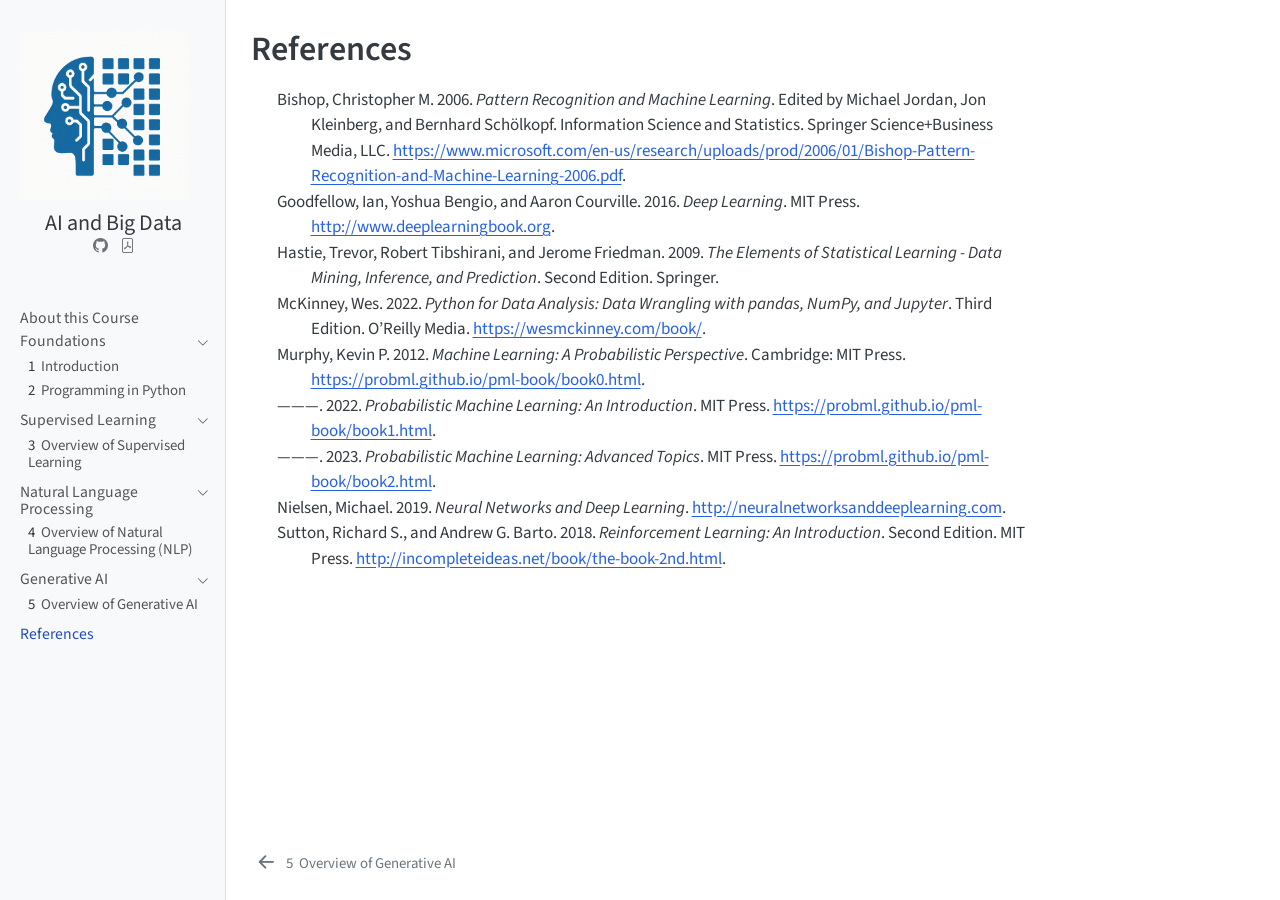
==== references.html @ 322a432e "Update from https://github.com/jmarbet/ai-big-data-course-bde-cemfi/commit/1519b4a1879fab7ce40babcf0" ====
<!DOCTYPE html>
<html xmlns="http://www.w3.org/1999/xhtml" lang="en" xml:lang="en"><head>

<meta charset="utf-8">
<meta name="generator" content="quarto-1.8.26">

<meta name="viewport" content="width=device-width, initial-scale=1.0, user-scalable=yes">


<title>References – Artificial Intelligence and Big Data</title>
<style>
code{white-space: pre-wrap;}
span.smallcaps{font-variant: small-caps;}
div.columns{display: flex; gap: min(4vw, 1.5em);}
div.column{flex: auto; overflow-x: auto;}
div.hanging-indent{margin-left: 1.5em; text-indent: -1.5em;}
ul.task-list{list-style: none;}
ul.task-list li input[type="checkbox"] {
  width: 0.8em;
  margin: 0 0.8em 0.2em -1em; /* quarto-specific, see https://github.com/quarto-dev/quarto-cli/issues/4556 */ 
  vertical-align: middle;
}
/* CSS for citations */
div.csl-bib-body { }
div.csl-entry {
  clear: both;
}
.hanging-indent div.csl-entry {
  margin-left:2em;
  text-indent:-2em;
}
div.csl-left-margin {
  min-width:2em;
  float:left;
}
div.csl-right-inline {
  margin-left:2em;
  padding-left:1em;
}
div.csl-indent {
  margin-left: 2em;
}</style>


<script src="site_libs/quarto-nav/quarto-nav.js"></script>
<script src="site_libs/quarto-nav/headroom.min.js"></script>
<script src="site_libs/clipboard/clipboard.min.js"></script>
<script src="site_libs/quarto-search/autocomplete.umd.js"></script>
<script src="site_libs/quarto-search/fuse.min.js"></script>
<script src="site_libs/quarto-search/quarto-search.js"></script>
<meta name="quarto:offset" content="./">
<link href="./generative_ai/intro_generative_ai.html" rel="prev">
<script src="site_libs/quarto-html/quarto.js" type="module"></script>
<script src="site_libs/quarto-html/tabsets/tabsets.js" type="module"></script>
<script src="site_libs/quarto-html/axe/axe-check.js" type="module"></script>
<script src="site_libs/quarto-html/popper.min.js"></script>
<script src="site_libs/quarto-html/tippy.umd.min.js"></script>
<script src="site_libs/quarto-html/anchor.min.js"></script>
<link href="site_libs/quarto-html/tippy.css" rel="stylesheet">
<link href="site_libs/quarto-html/quarto-syntax-highlighting-587c61ba64f3a5504c4d52d930310e48.css" rel="stylesheet" id="quarto-text-highlighting-styles">
<script src="site_libs/bootstrap/bootstrap.min.js"></script>
<link href="site_libs/bootstrap/bootstrap-icons.css" rel="stylesheet">
<link href="site_libs/bootstrap/bootstrap-7d43ba556589fbe3b2399325d62aa12f.min.css" rel="stylesheet" append-hash="true" id="quarto-bootstrap" data-mode="light">
<script id="quarto-search-options" type="application/json">{
  "location": "sidebar",
  "copy-button": false,
  "collapse-after": 3,
  "panel-placement": "start",
  "type": "textbox",
  "limit": 50,
  "keyboard-shortcut": [
    "f",
    "/",
    "s"
  ],
  "show-item-context": false,
  "language": {
    "search-no-results-text": "No results",
    "search-matching-documents-text": "matching documents",
    "search-copy-link-title": "Copy link to search",
    "search-hide-matches-text": "Hide additional matches",
    "search-more-match-text": "more match in this document",
    "search-more-matches-text": "more matches in this document",
    "search-clear-button-title": "Clear",
    "search-text-placeholder": "",
    "search-detached-cancel-button-title": "Cancel",
    "search-submit-button-title": "Submit",
    "search-label": "Search"
  }
}</script>


</head>

<body class="nav-sidebar docked quarto-light">

<div id="quarto-search-results"></div>
  <header id="quarto-header" class="headroom fixed-top">
  <nav class="quarto-secondary-nav">
    <div class="container-fluid d-flex">
      <button type="button" class="quarto-btn-toggle btn" data-bs-toggle="collapse" role="button" data-bs-target=".quarto-sidebar-collapse-item" aria-controls="quarto-sidebar" aria-expanded="false" aria-label="Toggle sidebar navigation" onclick="if (window.quartoToggleHeadroom) { window.quartoToggleHeadroom(); }">
        <i class="bi bi-layout-text-sidebar-reverse"></i>
      </button>
        <nav class="quarto-page-breadcrumbs" aria-label="breadcrumb"><ol class="breadcrumb"><li class="breadcrumb-item"><a href="./references.html">References</a></li></ol></nav>
        <a class="flex-grow-1" role="navigation" data-bs-toggle="collapse" data-bs-target=".quarto-sidebar-collapse-item" aria-controls="quarto-sidebar" aria-expanded="false" aria-label="Toggle sidebar navigation" onclick="if (window.quartoToggleHeadroom) { window.quartoToggleHeadroom(); }">      
        </a>
      <button type="button" class="btn quarto-search-button" aria-label="Search" onclick="window.quartoOpenSearch();">
        <i class="bi bi-search"></i>
      </button>
    </div>
  </nav>
</header>
<!-- content -->
<div id="quarto-content" class="quarto-container page-columns page-rows-contents page-layout-article">
<!-- sidebar -->
  <nav id="quarto-sidebar" class="sidebar collapse collapse-horizontal quarto-sidebar-collapse-item sidebar-navigation docked overflow-auto">
    <div class="pt-lg-2 mt-2 text-left sidebar-header sidebar-header-stacked">
      <a href="./index.html" class="sidebar-logo-link">
      <img src="./logo.png" alt="" class="sidebar-logo light-content py-0 d-lg-inline d-none">
      <img src="./logo.png" alt="" class="sidebar-logo dark-content py-0 d-lg-inline d-none">
      </a>
    <div class="sidebar-title mb-0 py-0">
      <a href="./">AI and Big Data</a> 
        <div class="sidebar-tools-main">
    <a href="https://github.com" title="" class="quarto-navigation-tool px-1" aria-label=""><i class="bi bi-github"></i></a>
    <a href="./Artificial-Intelligence-and-Big-Data.pdf" title="Download PDF" class="quarto-navigation-tool px-1" aria-label="Download PDF"><i class="bi bi-file-pdf"></i></a>
</div>
    </div>
      </div>
        <div class="mt-2 flex-shrink-0 align-items-center">
        <div class="sidebar-search">
        <div id="quarto-search" class="" title="Search"></div>
        </div>
        </div>
    <div class="sidebar-menu-container"> 
    <ul class="list-unstyled mt-1">
        <li class="sidebar-item">
  <div class="sidebar-item-container"> 
  <a href="./index.html" class="sidebar-item-text sidebar-link">
 <span class="menu-text">About this Course</span></a>
  </div>
</li>
        <li class="sidebar-item sidebar-item-section">
      <div class="sidebar-item-container"> 
            <a class="sidebar-item-text sidebar-link text-start" data-bs-toggle="collapse" data-bs-target="#quarto-sidebar-section-1" role="navigation" aria-expanded="true">
 <span class="menu-text">Foundations</span></a>
          <a class="sidebar-item-toggle text-start" data-bs-toggle="collapse" data-bs-target="#quarto-sidebar-section-1" role="navigation" aria-expanded="true" aria-label="Toggle section">
            <i class="bi bi-chevron-right ms-2"></i>
          </a> 
      </div>
      <ul id="quarto-sidebar-section-1" class="collapse list-unstyled sidebar-section depth1 show">  
          <li class="sidebar-item">
  <div class="sidebar-item-container"> 
  <a href="./foundations/intro_ai.html" class="sidebar-item-text sidebar-link">
 <span class="menu-text"><span class="chapter-number">1</span>&nbsp; <span class="chapter-title">Introduction</span></span></a>
  </div>
</li>
          <li class="sidebar-item">
  <div class="sidebar-item-container"> 
  <a href="./foundations/intro_python.html" class="sidebar-item-text sidebar-link">
 <span class="menu-text"><span class="chapter-number">2</span>&nbsp; <span class="chapter-title">Programming in Python</span></span></a>
  </div>
</li>
      </ul>
  </li>
        <li class="sidebar-item sidebar-item-section">
      <div class="sidebar-item-container"> 
            <a class="sidebar-item-text sidebar-link text-start" data-bs-toggle="collapse" data-bs-target="#quarto-sidebar-section-2" role="navigation" aria-expanded="true">
 <span class="menu-text">Supervised Learning</span></a>
          <a class="sidebar-item-toggle text-start" data-bs-toggle="collapse" data-bs-target="#quarto-sidebar-section-2" role="navigation" aria-expanded="true" aria-label="Toggle section">
            <i class="bi bi-chevron-right ms-2"></i>
          </a> 
      </div>
      <ul id="quarto-sidebar-section-2" class="collapse list-unstyled sidebar-section depth1 show">  
          <li class="sidebar-item">
  <div class="sidebar-item-container"> 
  <a href="./supervised_learning/intro_supervised_learning.html" class="sidebar-item-text sidebar-link">
 <span class="menu-text"><span class="chapter-number">3</span>&nbsp; <span class="chapter-title">Overview of Supervised Learning</span></span></a>
  </div>
</li>
      </ul>
  </li>
        <li class="sidebar-item sidebar-item-section">
      <div class="sidebar-item-container"> 
            <a class="sidebar-item-text sidebar-link text-start" data-bs-toggle="collapse" data-bs-target="#quarto-sidebar-section-3" role="navigation" aria-expanded="true">
 <span class="menu-text">Natural Language Processing</span></a>
          <a class="sidebar-item-toggle text-start" data-bs-toggle="collapse" data-bs-target="#quarto-sidebar-section-3" role="navigation" aria-expanded="true" aria-label="Toggle section">
            <i class="bi bi-chevron-right ms-2"></i>
          </a> 
      </div>
      <ul id="quarto-sidebar-section-3" class="collapse list-unstyled sidebar-section depth1 show">  
          <li class="sidebar-item">
  <div class="sidebar-item-container"> 
  <a href="./nlp/intro_nlp.html" class="sidebar-item-text sidebar-link">
 <span class="menu-text"><span class="chapter-number">4</span>&nbsp; <span class="chapter-title">Overview of Natural Language Processing (NLP)</span></span></a>
  </div>
</li>
      </ul>
  </li>
        <li class="sidebar-item sidebar-item-section">
      <div class="sidebar-item-container"> 
            <a class="sidebar-item-text sidebar-link text-start" data-bs-toggle="collapse" data-bs-target="#quarto-sidebar-section-4" role="navigation" aria-expanded="true">
 <span class="menu-text">Generative AI</span></a>
          <a class="sidebar-item-toggle text-start" data-bs-toggle="collapse" data-bs-target="#quarto-sidebar-section-4" role="navigation" aria-expanded="true" aria-label="Toggle section">
            <i class="bi bi-chevron-right ms-2"></i>
          </a> 
      </div>
      <ul id="quarto-sidebar-section-4" class="collapse list-unstyled sidebar-section depth1 show">  
          <li class="sidebar-item">
  <div class="sidebar-item-container"> 
  <a href="./generative_ai/intro_generative_ai.html" class="sidebar-item-text sidebar-link">
 <span class="menu-text"><span class="chapter-number">5</span>&nbsp; <span class="chapter-title">Overview of Generative AI</span></span></a>
  </div>
</li>
      </ul>
  </li>
        <li class="sidebar-item">
  <div class="sidebar-item-container"> 
  <a href="./references.html" class="sidebar-item-text sidebar-link active">
 <span class="menu-text">References</span></a>
  </div>
</li>
    </ul>
    </div>
</nav>
<div id="quarto-sidebar-glass" class="quarto-sidebar-collapse-item" data-bs-toggle="collapse" data-bs-target=".quarto-sidebar-collapse-item"></div>
<!-- margin-sidebar -->
    <div id="quarto-margin-sidebar" class="sidebar margin-sidebar zindex-bottom">
        
    </div>
<!-- main -->
<main class="content" id="quarto-document-content">

<header id="title-block-header" class="quarto-title-block default">
<div class="quarto-title">
<h1 class="title">References</h1>
</div>



<div class="quarto-title-meta">

    
  
    
  </div>
  


</header>


<div id="refs" class="references csl-bib-body hanging-indent" data-entry-spacing="0" role="list">
<div id="ref-Bishop2006" class="csl-entry" role="listitem">
Bishop, Christopher M. 2006. <em><span class="nocase">Pattern
Recognition and Machine Learning</span></em>. Edited by Michael Jordan,
Jon Kleinberg, and Bernhard Schölkopf. Information Science and
Statistics. Springer Science+Business Media, LLC. <a href="https://www.microsoft.com/en-us/research/uploads/prod/2006/01/Bishop-Pattern-Recognition-and-Machine-Learning-2006.pdf">https://www.microsoft.com/en-us/research/uploads/prod/2006/01/Bishop-Pattern-Recognition-and-Machine-Learning-2006.pdf</a>.
</div>
<div id="ref-Goodfellow2016" class="csl-entry" role="listitem">
Goodfellow, Ian, Yoshua Bengio, and Aaron Courville. 2016.
<em><span>Deep Learning</span></em>. MIT Press. <a href="http://www.deeplearningbook.org">http://www.deeplearningbook.org</a>.
</div>
<div id="ref-Hastie2009" class="csl-entry" role="listitem">
Hastie, Trevor, Robert Tibshirani, and Jerome Friedman. 2009. <em><span class="nocase">The Elements of Statistical Learning - Data Mining,
Inference, and Prediction</span></em>. Second Edition. Springer.
</div>
<div id="ref-McKinney2022" class="csl-entry" role="listitem">
McKinney, Wes. 2022. <em><span class="nocase">Python for Data Analysis:
Data Wrangling with pandas, NumPy, and Jupyter</span></em>. Third
Edition. O’Reilly Media. <a href="https://wesmckinney.com/book/">https://wesmckinney.com/book/</a>.
</div>
<div id="ref-Murphy2012" class="csl-entry" role="listitem">
Murphy, Kevin P. 2012. <em><span>Machine Learning: A Probabilistic
Perspective</span></em>. Cambridge: MIT Press. <a href="https://probml.github.io/pml-book/book0.html">https://probml.github.io/pml-book/book0.html</a>.
</div>
<div id="ref-Murphy2022" class="csl-entry" role="listitem">
———. 2022. <em><span>Probabilistic Machine Learning: An
Introduction</span></em>. MIT Press. <a href="https://probml.github.io/pml-book/book1.html">https://probml.github.io/pml-book/book1.html</a>.
</div>
<div id="ref-Murphy2023" class="csl-entry" role="listitem">
———. 2023. <em><span>Probabilistic Machine Learning: Advanced
Topics</span></em>. MIT Press. <a href="https://probml.github.io/pml-book/book2.html">https://probml.github.io/pml-book/book2.html</a>.
</div>
<div id="ref-Nielsen2019" class="csl-entry" role="listitem">
Nielsen, Michael. 2019. <em><span class="nocase">Neural Networks and
Deep Learning</span></em>. <a href="http://neuralnetworksanddeeplearning.com">http://neuralnetworksanddeeplearning.com</a>.
</div>
<div id="ref-Sutton2018" class="csl-entry" role="listitem">
Sutton, Richard S., and Andrew G. Barto. 2018. <em><span>Reinforcement
Learning: An Introduction</span></em>. Second Edition. MIT Press. <a href="http://incompleteideas.net/book/the-book-2nd.html">http://incompleteideas.net/book/the-book-2nd.html</a>.
</div>
</div>



</main> <!-- /main -->
<script id="quarto-html-after-body" type="application/javascript">
  window.document.addEventListener("DOMContentLoaded", function (event) {
    const icon = "";
    const anchorJS = new window.AnchorJS();
    anchorJS.options = {
      placement: 'right',
      icon: icon
    };
    anchorJS.add('.anchored');
    const isCodeAnnotation = (el) => {
      for (const clz of el.classList) {
        if (clz.startsWith('code-annotation-')) {                     
          return true;
        }
      }
      return false;
    }
    const onCopySuccess = function(e) {
      // button target
      const button = e.trigger;
      // don't keep focus
      button.blur();
      // flash "checked"
      button.classList.add('code-copy-button-checked');
      var currentTitle = button.getAttribute("title");
      button.setAttribute("title", "Copied!");
      let tooltip;
      if (window.bootstrap) {
        button.setAttribute("data-bs-toggle", "tooltip");
        button.setAttribute("data-bs-placement", "left");
        button.setAttribute("data-bs-title", "Copied!");
        tooltip = new bootstrap.Tooltip(button, 
          { trigger: "manual", 
            customClass: "code-copy-button-tooltip",
            offset: [0, -8]});
        tooltip.show();    
      }
      setTimeout(function() {
        if (tooltip) {
          tooltip.hide();
          button.removeAttribute("data-bs-title");
          button.removeAttribute("data-bs-toggle");
          button.removeAttribute("data-bs-placement");
        }
        button.setAttribute("title", currentTitle);
        button.classList.remove('code-copy-button-checked');
      }, 1000);
      // clear code selection
      e.clearSelection();
    }
    const getTextToCopy = function(trigger) {
      const outerScaffold = trigger.parentElement.cloneNode(true);
      const codeEl = outerScaffold.querySelector('code');
      for (const childEl of codeEl.children) {
        if (isCodeAnnotation(childEl)) {
          childEl.remove();
        }
      }
      return codeEl.innerText;
    }
    const clipboard = new window.ClipboardJS('.code-copy-button:not([data-in-quarto-modal])', {
      text: getTextToCopy
    });
    clipboard.on('success', onCopySuccess);
    if (window.document.getElementById('quarto-embedded-source-code-modal')) {
      const clipboardModal = new window.ClipboardJS('.code-copy-button[data-in-quarto-modal]', {
        text: getTextToCopy,
        container: window.document.getElementById('quarto-embedded-source-code-modal')
      });
      clipboardModal.on('success', onCopySuccess);
    }
      var localhostRegex = new RegExp(/^(?:http|https):\/\/localhost\:?[0-9]*\//);
      var mailtoRegex = new RegExp(/^mailto:/);
        var filterRegex = new RegExp('/' + window.location.host + '/');
      var isInternal = (href) => {
          return filterRegex.test(href) || localhostRegex.test(href) || mailtoRegex.test(href);
      }
      // Inspect non-navigation links and adorn them if external
     var links = window.document.querySelectorAll('a[href]:not(.nav-link):not(.navbar-brand):not(.toc-action):not(.sidebar-link):not(.sidebar-item-toggle):not(.pagination-link):not(.no-external):not([aria-hidden]):not(.dropdown-item):not(.quarto-navigation-tool):not(.about-link)');
      for (var i=0; i<links.length; i++) {
        const link = links[i];
        if (!isInternal(link.href)) {
          // undo the damage that might have been done by quarto-nav.js in the case of
          // links that we want to consider external
          if (link.dataset.originalHref !== undefined) {
            link.href = link.dataset.originalHref;
          }
        }
      }
    function tippyHover(el, contentFn, onTriggerFn, onUntriggerFn) {
      const config = {
        allowHTML: true,
        maxWidth: 500,
        delay: 100,
        arrow: false,
        appendTo: function(el) {
            return el.parentElement;
        },
        interactive: true,
        interactiveBorder: 10,
        theme: 'quarto',
        placement: 'bottom-start',
      };
      if (contentFn) {
        config.content = contentFn;
      }
      if (onTriggerFn) {
        config.onTrigger = onTriggerFn;
      }
      if (onUntriggerFn) {
        config.onUntrigger = onUntriggerFn;
      }
      window.tippy(el, config); 
    }
    const noterefs = window.document.querySelectorAll('a[role="doc-noteref"]');
    for (var i=0; i<noterefs.length; i++) {
      const ref = noterefs[i];
      tippyHover(ref, function() {
        // use id or data attribute instead here
        let href = ref.getAttribute('data-footnote-href') || ref.getAttribute('href');
        try { href = new URL(href).hash; } catch {}
        const id = href.replace(/^#\/?/, "");
        const note = window.document.getElementById(id);
        if (note) {
          return note.innerHTML;
        } else {
          return "";
        }
      });
    }
    const xrefs = window.document.querySelectorAll('a.quarto-xref');
    const processXRef = (id, note) => {
      // Strip column container classes
      const stripColumnClz = (el) => {
        el.classList.remove("page-full", "page-columns");
        if (el.children) {
          for (const child of el.children) {
            stripColumnClz(child);
          }
        }
      }
      stripColumnClz(note)
      if (id === null || id.startsWith('sec-')) {
        // Special case sections, only their first couple elements
        const container = document.createElement("div");
        if (note.children && note.children.length > 2) {
          container.appendChild(note.children[0].cloneNode(true));
          for (let i = 1; i < note.children.length; i++) {
            const child = note.children[i];
            if (child.tagName === "P" && child.innerText === "") {
              continue;
            } else {
              container.appendChild(child.cloneNode(true));
              break;
            }
          }
          if (window.Quarto?.typesetMath) {
            window.Quarto.typesetMath(container);
          }
          return container.innerHTML
        } else {
          if (window.Quarto?.typesetMath) {
            window.Quarto.typesetMath(note);
          }
          return note.innerHTML;
        }
      } else {
        // Remove any anchor links if they are present
        const anchorLink = note.querySelector('a.anchorjs-link');
        if (anchorLink) {
          anchorLink.remove();
        }
        if (window.Quarto?.typesetMath) {
          window.Quarto.typesetMath(note);
        }
        if (note.classList.contains("callout")) {
          return note.outerHTML;
        } else {
          return note.innerHTML;
        }
      }
    }
    for (var i=0; i<xrefs.length; i++) {
      const xref = xrefs[i];
      tippyHover(xref, undefined, function(instance) {
        instance.disable();
        let url = xref.getAttribute('href');
        let hash = undefined; 
        if (url.startsWith('#')) {
          hash = url;
        } else {
          try { hash = new URL(url).hash; } catch {}
        }
        if (hash) {
          const id = hash.replace(/^#\/?/, "");
          const note = window.document.getElementById(id);
          if (note !== null) {
            try {
              const html = processXRef(id, note.cloneNode(true));
              instance.setContent(html);
            } finally {
              instance.enable();
              instance.show();
            }
          } else {
            // See if we can fetch this
            fetch(url.split('#')[0])
            .then(res => res.text())
            .then(html => {
              const parser = new DOMParser();
              const htmlDoc = parser.parseFromString(html, "text/html");
              const note = htmlDoc.getElementById(id);
              if (note !== null) {
                const html = processXRef(id, note);
                instance.setContent(html);
              } 
            }).finally(() => {
              instance.enable();
              instance.show();
            });
          }
        } else {
          // See if we can fetch a full url (with no hash to target)
          // This is a special case and we should probably do some content thinning / targeting
          fetch(url)
          .then(res => res.text())
          .then(html => {
            const parser = new DOMParser();
            const htmlDoc = parser.parseFromString(html, "text/html");
            const note = htmlDoc.querySelector('main.content');
            if (note !== null) {
              // This should only happen for chapter cross references
              // (since there is no id in the URL)
              // remove the first header
              if (note.children.length > 0 && note.children[0].tagName === "HEADER") {
                note.children[0].remove();
              }
              const html = processXRef(null, note);
              instance.setContent(html);
            } 
          }).finally(() => {
            instance.enable();
            instance.show();
          });
        }
      }, function(instance) {
      });
    }
        let selectedAnnoteEl;
        const selectorForAnnotation = ( cell, annotation) => {
          let cellAttr = 'data-code-cell="' + cell + '"';
          let lineAttr = 'data-code-annotation="' +  annotation + '"';
          const selector = 'span[' + cellAttr + '][' + lineAttr + ']';
          return selector;
        }
        const selectCodeLines = (annoteEl) => {
          const doc = window.document;
          const targetCell = annoteEl.getAttribute("data-target-cell");
          const targetAnnotation = annoteEl.getAttribute("data-target-annotation");
          const annoteSpan = window.document.querySelector(selectorForAnnotation(targetCell, targetAnnotation));
          const lines = annoteSpan.getAttribute("data-code-lines").split(",");
          const lineIds = lines.map((line) => {
            return targetCell + "-" + line;
          })
          let top = null;
          let height = null;
          let parent = null;
          if (lineIds.length > 0) {
              //compute the position of the single el (top and bottom and make a div)
              const el = window.document.getElementById(lineIds[0]);
              top = el.offsetTop;
              height = el.offsetHeight;
              parent = el.parentElement.parentElement;
            if (lineIds.length > 1) {
              const lastEl = window.document.getElementById(lineIds[lineIds.length - 1]);
              const bottom = lastEl.offsetTop + lastEl.offsetHeight;
              height = bottom - top;
            }
            if (top !== null && height !== null && parent !== null) {
              // cook up a div (if necessary) and position it 
              let div = window.document.getElementById("code-annotation-line-highlight");
              if (div === null) {
                div = window.document.createElement("div");
                div.setAttribute("id", "code-annotation-line-highlight");
                div.style.position = 'absolute';
                parent.appendChild(div);
              }
              div.style.top = top - 2 + "px";
              div.style.height = height + 4 + "px";
              div.style.left = 0;
              let gutterDiv = window.document.getElementById("code-annotation-line-highlight-gutter");
              if (gutterDiv === null) {
                gutterDiv = window.document.createElement("div");
                gutterDiv.setAttribute("id", "code-annotation-line-highlight-gutter");
                gutterDiv.style.position = 'absolute';
                const codeCell = window.document.getElementById(targetCell);
                const gutter = codeCell.querySelector('.code-annotation-gutter');
                gutter.appendChild(gutterDiv);
              }
              gutterDiv.style.top = top - 2 + "px";
              gutterDiv.style.height = height + 4 + "px";
            }
            selectedAnnoteEl = annoteEl;
          }
        };
        const unselectCodeLines = () => {
          const elementsIds = ["code-annotation-line-highlight", "code-annotation-line-highlight-gutter"];
          elementsIds.forEach((elId) => {
            const div = window.document.getElementById(elId);
            if (div) {
              div.remove();
            }
          });
          selectedAnnoteEl = undefined;
        };
          // Handle positioning of the toggle
      window.addEventListener(
        "resize",
        throttle(() => {
          elRect = undefined;
          if (selectedAnnoteEl) {
            selectCodeLines(selectedAnnoteEl);
          }
        }, 10)
      );
      function throttle(fn, ms) {
      let throttle = false;
      let timer;
        return (...args) => {
          if(!throttle) { // first call gets through
              fn.apply(this, args);
              throttle = true;
          } else { // all the others get throttled
              if(timer) clearTimeout(timer); // cancel #2
              timer = setTimeout(() => {
                fn.apply(this, args);
                timer = throttle = false;
              }, ms);
          }
        };
      }
        // Attach click handler to the DT
        const annoteDls = window.document.querySelectorAll('dt[data-target-cell]');
        for (const annoteDlNode of annoteDls) {
          annoteDlNode.addEventListener('click', (event) => {
            const clickedEl = event.target;
            if (clickedEl !== selectedAnnoteEl) {
              unselectCodeLines();
              const activeEl = window.document.querySelector('dt[data-target-cell].code-annotation-active');
              if (activeEl) {
                activeEl.classList.remove('code-annotation-active');
              }
              selectCodeLines(clickedEl);
              clickedEl.classList.add('code-annotation-active');
            } else {
              // Unselect the line
              unselectCodeLines();
              clickedEl.classList.remove('code-annotation-active');
            }
          });
        }
    const findCites = (el) => {
      const parentEl = el.parentElement;
      if (parentEl) {
        const cites = parentEl.dataset.cites;
        if (cites) {
          return {
            el,
            cites: cites.split(' ')
          };
        } else {
          return findCites(el.parentElement)
        }
      } else {
        return undefined;
      }
    };
    var bibliorefs = window.document.querySelectorAll('a[role="doc-biblioref"]');
    for (var i=0; i<bibliorefs.length; i++) {
      const ref = bibliorefs[i];
      const citeInfo = findCites(ref);
      if (citeInfo) {
        tippyHover(citeInfo.el, function() {
          var popup = window.document.createElement('div');
          citeInfo.cites.forEach(function(cite) {
            var citeDiv = window.document.createElement('div');
            citeDiv.classList.add('hanging-indent');
            citeDiv.classList.add('csl-entry');
            var biblioDiv = window.document.getElementById('ref-' + cite);
            if (biblioDiv) {
              citeDiv.innerHTML = biblioDiv.innerHTML;
            }
            popup.appendChild(citeDiv);
          });
          return popup.innerHTML;
        });
      }
    }
  });
  </script>
<nav class="page-navigation">
  <div class="nav-page nav-page-previous">
      <a href="./generative_ai/intro_generative_ai.html" class="pagination-link" aria-label="Overview of Generative AI">
        <i class="bi bi-arrow-left-short"></i> <span class="nav-page-text"><span class="chapter-number">5</span>&nbsp; <span class="chapter-title">Overview of Generative AI</span></span>
      </a>          
  </div>
  <div class="nav-page nav-page-next">
  </div>
</nav>
</div> <!-- /content -->




</body></html>
---- site_libs/quarto-html/tippy.css ----
.tippy-box[data-animation=fade][data-state=hidden]{opacity:0}[data-tippy-root]{max-width:calc(100vw - 10px)}.tippy-box{position:relative;background-color:#333;color:#fff;border-radius:4px;font-size:14px;line-height:1.4;white-space:normal;outline:0;transition-property:transform,visibility,opacity}.tippy-box[data-placement^=top]>.tippy-arrow{bottom:0}.tippy-box[data-placement^=top]>.tippy-arrow:before{bottom:-7px;left:0;border-width:8px 8px 0;border-top-color:initial;transform-origin:center top}.tippy-box[data-placement^=bottom]>.tippy-arrow{top:0}.tippy-box[data-placement^=bottom]>.tippy-arrow:before{top:-7px;left:0;border-width:0 8px 8px;border-bottom-color:initial;transform-origin:center bottom}.tippy-box[data-placement^=left]>.tippy-arrow{right:0}.tippy-box[data-placement^=left]>.tippy-arrow:before{border-width:8px 0 8px 8px;border-left-color:initial;right:-7px;transform-origin:center left}.tippy-box[data-placement^=right]>.tippy-arrow{left:0}.tippy-box[data-placement^=right]>.tippy-arrow:before{left:-7px;border-width:8px 8px 8px 0;border-right-color:initial;transform-origin:center right}.tippy-box[data-inertia][data-state=visible]{transition-timing-function:cubic-bezier(.54,1.5,.38,1.11)}.tippy-arrow{width:16px;height:16px;color:#333}.tippy-arrow:before{content:"";position:absolute;border-color:transparent;border-style:solid}.tippy-content{position:relative;padding:5px 9px;z-index:1}
---- site_libs/quarto-html/quarto-syntax-highlighting-587c61ba64f3a5504c4d52d930310e48.css ----
/* quarto syntax highlight colors */
:root {
  --quarto-hl-ot-color: #003B4F;
  --quarto-hl-at-color: #657422;
  --quarto-hl-ss-color: #20794D;
  --quarto-hl-an-color: #5E5E5E;
  --quarto-hl-fu-color: #4758AB;
  --quarto-hl-st-color: #20794D;
  --quarto-hl-cf-color: #003B4F;
  --quarto-hl-op-color: #5E5E5E;
  --quarto-hl-er-color: #AD0000;
  --quarto-hl-bn-color: #AD0000;
  --quarto-hl-al-color: #AD0000;
  --quarto-hl-va-color: #111111;
  --quarto-hl-bu-color: inherit;
  --quarto-hl-ex-color: inherit;
  --quarto-hl-pp-color: #AD0000;
  --quarto-hl-in-color: #5E5E5E;
  --quarto-hl-vs-color: #20794D;
  --quarto-hl-wa-color: #5E5E5E;
  --quarto-hl-do-color: #5E5E5E;
  --quarto-hl-im-color: #00769E;
  --quarto-hl-ch-color: #20794D;
  --quarto-hl-dt-color: #AD0000;
  --quarto-hl-fl-color: #AD0000;
  --quarto-hl-co-color: #5E5E5E;
  --quarto-hl-cv-color: #5E5E5E;
  --quarto-hl-cn-color: #8f5902;
  --quarto-hl-sc-color: #5E5E5E;
  --quarto-hl-dv-color: #AD0000;
  --quarto-hl-kw-color: #003B4F;
}

/* other quarto variables */
:root {
  --quarto-font-monospace: SFMono-Regular, Menlo, Monaco, Consolas, "Liberation Mono", "Courier New", monospace;
}

/* syntax highlight based on Pandoc's rules */
pre > code.sourceCode > span {
  color: #003B4F;
}

code.sourceCode > span {
  color: #003B4F;
}

div.sourceCode,
div.sourceCode pre.sourceCode {
  color: #003B4F;
}

/* Normal */
code span {
  color: #003B4F;
}

/* Alert */
code span.al {
  color: #AD0000;
  font-style: inherit;
}

/* Annotation */
code span.an {
  color: #5E5E5E;
  font-style: inherit;
}

/* Attribute */
code span.at {
  color: #657422;
  font-style: inherit;
}

/* BaseN */
code span.bn {
  color: #AD0000;
  font-style: inherit;
}

/* BuiltIn */
code span.bu {
  font-style: inherit;
}

/* ControlFlow */
code span.cf {
  color: #003B4F;
  font-weight: bold;
  font-style: inherit;
}

/* Char */
code span.ch {
  color: #20794D;
  font-style: inherit;
}

/* Constant */
code span.cn {
  color: #8f5902;
  font-style: inherit;
}

/* Comment */
code span.co {
  color: #5E5E5E;
  font-style: inherit;
}

/* CommentVar */
code span.cv {
  color: #5E5E5E;
  font-style: italic;
}

/* Documentation */
code span.do {
  color: #5E5E5E;
  font-style: italic;
}

/* DataType */
code span.dt {
  color: #AD0000;
  font-style: inherit;
}

/* DecVal */
code span.dv {
  color: #AD0000;
  font-style: inherit;
}

/* Error */
code span.er {
  color: #AD0000;
  font-style: inherit;
}

/* Extension */
code span.ex {
  font-style: inherit;
}

/* Float */
code span.fl {
  color: #AD0000;
  font-style: inherit;
}

/* Function */
code span.fu {
  color: #4758AB;
  font-style: inherit;
}

/* Import */
code span.im {
  color: #00769E;
  font-style: inherit;
}

/* Information */
code span.in {
  color: #5E5E5E;
  font-style: inherit;
}

/* Keyword */
code span.kw {
  color: #003B4F;
  font-weight: bold;
  font-style: inherit;
}

/* Operator */
code span.op {
  color: #5E5E5E;
  font-style: inherit;
}

/* Other */
code span.ot {
  color: #003B4F;
  font-style: inherit;
}

/* Preprocessor */
code span.pp {
  color: #AD0000;
  font-style: inherit;
}

/* SpecialChar */
code span.sc {
  color: #5E5E5E;
  font-style: inherit;
}

/* SpecialString */
code span.ss {
  color: #20794D;
  font-style: inherit;
}

/* String */
code span.st {
  color: #20794D;
  font-style: inherit;
}

/* Variable */
code span.va {
  color: #111111;
  font-style: inherit;
}

/* VerbatimString */
code span.vs {
  color: #20794D;
  font-style: inherit;
}

/* Warning */
code span.wa {
  color: #5E5E5E;
  font-style: italic;
}

.prevent-inlining {
  content: "</";
}

/*# sourceMappingURL=2dce1cc6c82594539e1579de68416b47.css.map */
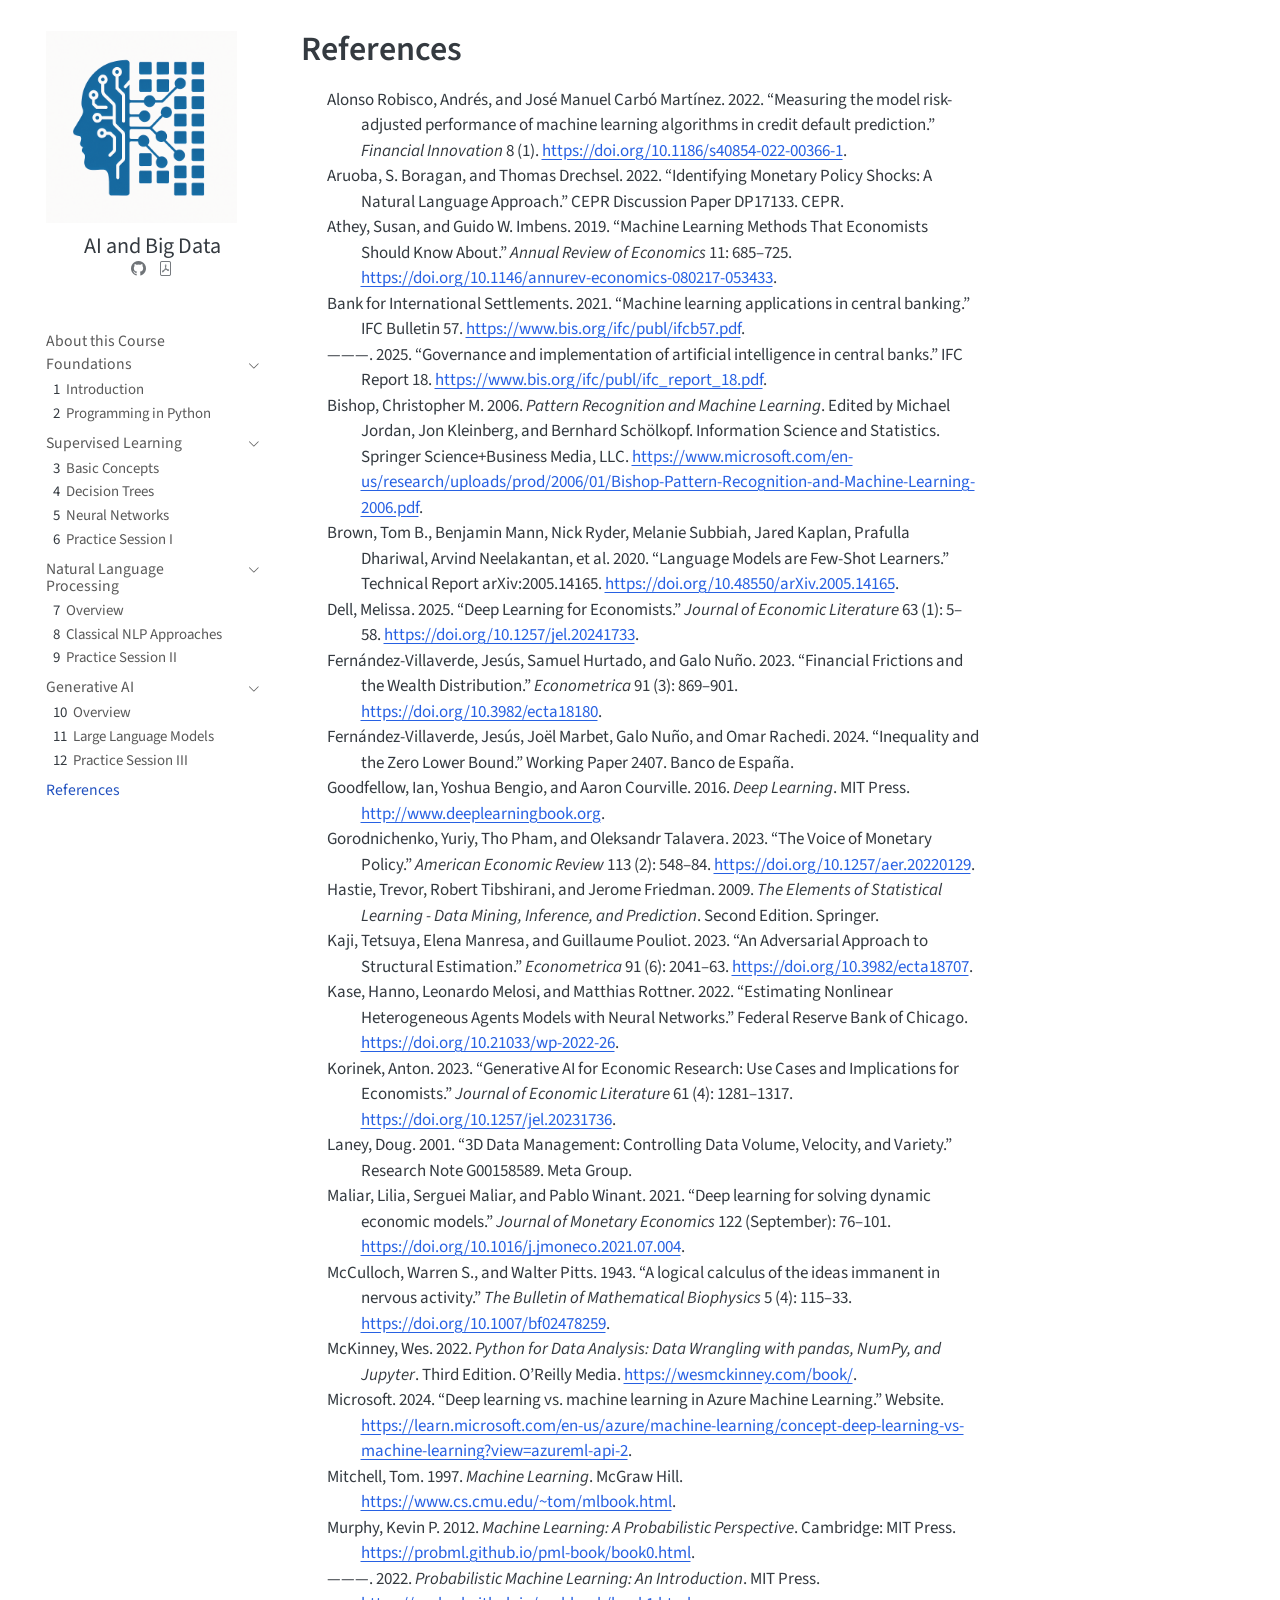
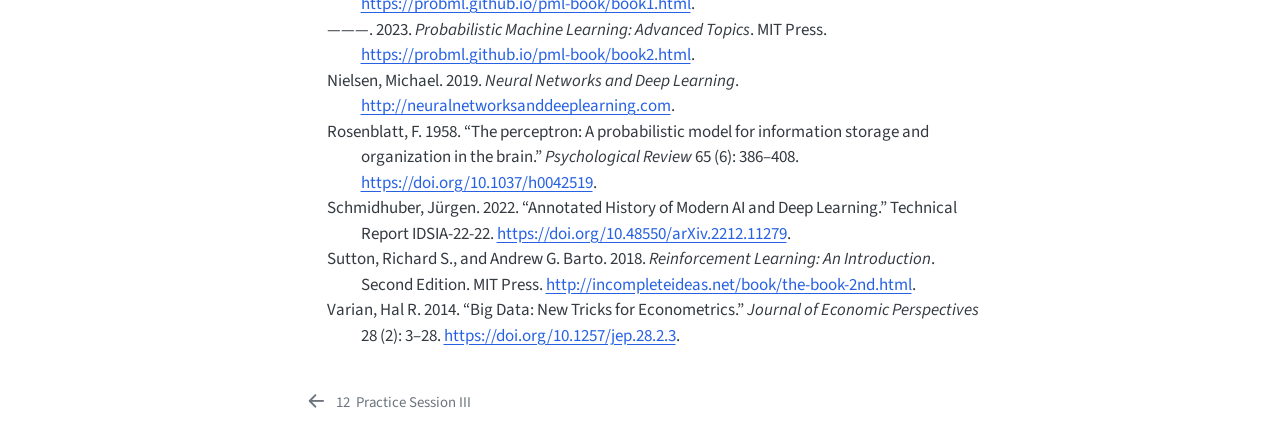
==== commit ea999aa9: "Update from https://github.com/jmarbet/ai-big-data-course-bde-cemfi/commit/2911d3af32a362c72ce4eb90a" ====
--- a/references.html
+++ b/references.html
@@ -49,7 +49,7 @@
 <script src="site_libs/quarto-search/fuse.min.js"></script>
 <script src="site_libs/quarto-search/quarto-search.js"></script>
 <meta name="quarto:offset" content="./">
-<link href="./generative_ai/intro_generative_ai.html" rel="prev">
+<link href="./generative_ai/practice_session_III.html" rel="prev">
 <script src="site_libs/quarto-html/quarto.js" type="module"></script>
 <script src="site_libs/quarto-html/tabsets/tabsets.js" type="module"></script>
 <script src="site_libs/quarto-html/axe/axe-check.js" type="module"></script>
@@ -60,7 +60,7 @@
 <link href="site_libs/quarto-html/quarto-syntax-highlighting-587c61ba64f3a5504c4d52d930310e48.css" rel="stylesheet" id="quarto-text-highlighting-styles">
 <script src="site_libs/bootstrap/bootstrap.min.js"></script>
 <link href="site_libs/bootstrap/bootstrap-icons.css" rel="stylesheet">
-<link href="site_libs/bootstrap/bootstrap-7d43ba556589fbe3b2399325d62aa12f.min.css" rel="stylesheet" append-hash="true" id="quarto-bootstrap" data-mode="light">
+<link href="site_libs/bootstrap/bootstrap-44c4dd5b65e43a7a30145c4f63b8d911.min.css" rel="stylesheet" append-hash="true" id="quarto-bootstrap" data-mode="light">
 <script id="quarto-search-options" type="application/json">{
   "location": "sidebar",
   "copy-button": false,
@@ -92,7 +92,7 @@
 
 </head>
 
-<body class="nav-sidebar docked quarto-light">
+<body class="nav-sidebar floating quarto-light">
 
 <div id="quarto-search-results"></div>
   <header id="quarto-header" class="headroom fixed-top">
@@ -113,7 +113,7 @@
 <!-- content -->
 <div id="quarto-content" class="quarto-container page-columns page-rows-contents page-layout-article">
 <!-- sidebar -->
-  <nav id="quarto-sidebar" class="sidebar collapse collapse-horizontal quarto-sidebar-collapse-item sidebar-navigation docked overflow-auto">
+  <nav id="quarto-sidebar" class="sidebar collapse collapse-horizontal quarto-sidebar-collapse-item sidebar-navigation floating overflow-auto">
     <div class="pt-lg-2 mt-2 text-left sidebar-header sidebar-header-stacked">
       <a href="./index.html" class="sidebar-logo-link">
       <img src="./logo.png" alt="" class="sidebar-logo light-content py-0 d-lg-inline d-none">
@@ -175,7 +175,25 @@
           <li class="sidebar-item">
   <div class="sidebar-item-container"> 
   <a href="./supervised_learning/intro_supervised_learning.html" class="sidebar-item-text sidebar-link">
- <span class="menu-text"><span class="chapter-number">3</span>&nbsp; <span class="chapter-title">Overview of Supervised Learning</span></span></a>
+ <span class="menu-text"><span class="chapter-number">3</span>&nbsp; <span class="chapter-title">Basic Concepts</span></span></a>
+  </div>
+</li>
+          <li class="sidebar-item">
+  <div class="sidebar-item-container"> 
+  <a href="./supervised_learning/method_decision_trees.html" class="sidebar-item-text sidebar-link">
+ <span class="menu-text"><span class="chapter-number">4</span>&nbsp; <span class="chapter-title">Decision Trees</span></span></a>
+  </div>
+</li>
+          <li class="sidebar-item">
+  <div class="sidebar-item-container"> 
+  <a href="./supervised_learning/method_neural_networks.html" class="sidebar-item-text sidebar-link">
+ <span class="menu-text"><span class="chapter-number">5</span>&nbsp; <span class="chapter-title">Neural Networks</span></span></a>
+  </div>
+</li>
+          <li class="sidebar-item">
+  <div class="sidebar-item-container"> 
+  <a href="./supervised_learning/practice_session_I.html" class="sidebar-item-text sidebar-link">
+ <span class="menu-text"><span class="chapter-number">6</span>&nbsp; <span class="chapter-title">Practice Session I</span></span></a>
   </div>
 </li>
       </ul>
@@ -192,7 +210,19 @@
           <li class="sidebar-item">
   <div class="sidebar-item-container"> 
   <a href="./nlp/intro_nlp.html" class="sidebar-item-text sidebar-link">
- <span class="menu-text"><span class="chapter-number">4</span>&nbsp; <span class="chapter-title">Overview of Natural Language Processing (NLP)</span></span></a>
+ <span class="menu-text"><span class="chapter-number">7</span>&nbsp; <span class="chapter-title">Overview</span></span></a>
+  </div>
+</li>
+          <li class="sidebar-item">
+  <div class="sidebar-item-container"> 
+  <a href="./nlp/nlp_methods.html" class="sidebar-item-text sidebar-link">
+ <span class="menu-text"><span class="chapter-number">8</span>&nbsp; <span class="chapter-title">Classical NLP Approaches</span></span></a>
+  </div>
+</li>
+          <li class="sidebar-item">
+  <div class="sidebar-item-container"> 
+  <a href="./nlp/practice_session_II.html" class="sidebar-item-text sidebar-link">
+ <span class="menu-text"><span class="chapter-number">9</span>&nbsp; <span class="chapter-title">Practice Session II</span></span></a>
   </div>
 </li>
       </ul>
@@ -209,7 +239,19 @@
           <li class="sidebar-item">
   <div class="sidebar-item-container"> 
   <a href="./generative_ai/intro_generative_ai.html" class="sidebar-item-text sidebar-link">
- <span class="menu-text"><span class="chapter-number">5</span>&nbsp; <span class="chapter-title">Overview of Generative AI</span></span></a>
+ <span class="menu-text"><span class="chapter-number">10</span>&nbsp; <span class="chapter-title">Overview</span></span></a>
+  </div>
+</li>
+          <li class="sidebar-item">
+  <div class="sidebar-item-container"> 
+  <a href="./generative_ai/large_language_models.html" class="sidebar-item-text sidebar-link">
+ <span class="menu-text"><span class="chapter-number">11</span>&nbsp; <span class="chapter-title">Large Language Models</span></span></a>
+  </div>
+</li>
+          <li class="sidebar-item">
+  <div class="sidebar-item-container"> 
+  <a href="./generative_ai/practice_session_III.html" class="sidebar-item-text sidebar-link">
+ <span class="menu-text"><span class="chapter-number">12</span>&nbsp; <span class="chapter-title">Practice Session III</span></span></a>
   </div>
 </li>
       </ul>
@@ -251,25 +293,112 @@
 
 
 <div id="refs" class="references csl-bib-body hanging-indent" data-entry-spacing="0" role="list">
+<div id="ref-AlonsoRobisco2022" class="csl-entry" role="listitem">
+Alonso Robisco, Andrés, and José Manuel Carbó Martínez. 2022.
+<span>“<span class="nocase">Measuring the model risk-adjusted
+performance of machine learning algorithms in credit default
+prediction</span>.”</span> <em>Financial Innovation</em> 8 (1). <a href="https://doi.org/10.1186/s40854-022-00366-1">https://doi.org/10.1186/s40854-022-00366-1</a>.
+</div>
+<div id="ref-Aruoba2022" class="csl-entry" role="listitem">
+Aruoba, S. Boragan, and Thomas Drechsel. 2022. <span>“<span>Identifying
+Monetary Policy Shocks: A Natural Language Approach</span>.”</span> CEPR
+Discussion Paper DP17133. CEPR.
+</div>
+<div id="ref-Athey2019" class="csl-entry" role="listitem">
+Athey, Susan, and Guido W. Imbens. 2019. <span>“<span>Machine Learning
+Methods That Economists Should Know About</span>.”</span> <em>Annual
+Review of Economics</em> 11: 685–725. <a href="https://doi.org/10.1146/annurev-economics-080217-053433">https://doi.org/10.1146/annurev-economics-080217-053433</a>.
+</div>
+<div id="ref-BIS2021e" class="csl-entry" role="listitem">
+Bank for International Settlements. 2021. <span>“<span class="nocase">Machine learning applications in central
+banking</span>.”</span> IFC Bulletin 57. <a href="https://www.bis.org/ifc/publ/ifcb57.pdf">https://www.bis.org/ifc/publ/ifcb57.pdf</a>.
+</div>
+<div id="ref-BIS2025" class="csl-entry" role="listitem">
+———. 2025. <span>“<span class="nocase">Governance and implementation of
+artificial intelligence in central banks</span>.”</span> IFC Report 18.
+<a href="https://www.bis.org/ifc/publ/ifc_report_18.pdf">https://www.bis.org/ifc/publ/ifc_report_18.pdf</a>.
+</div>
 <div id="ref-Bishop2006" class="csl-entry" role="listitem">
 Bishop, Christopher M. 2006. <em><span class="nocase">Pattern
 Recognition and Machine Learning</span></em>. Edited by Michael Jordan,
 Jon Kleinberg, and Bernhard Schölkopf. Information Science and
 Statistics. Springer Science+Business Media, LLC. <a href="https://www.microsoft.com/en-us/research/uploads/prod/2006/01/Bishop-Pattern-Recognition-and-Machine-Learning-2006.pdf">https://www.microsoft.com/en-us/research/uploads/prod/2006/01/Bishop-Pattern-Recognition-and-Machine-Learning-2006.pdf</a>.
 </div>
+<div id="ref-Brown2020" class="csl-entry" role="listitem">
+Brown, Tom B., Benjamin Mann, Nick Ryder, Melanie Subbiah, Jared Kaplan,
+Prafulla Dhariwal, Arvind Neelakantan, et al. 2020. <span>“<span class="nocase">Language Models are Few-Shot Learners</span>.”</span>
+Technical Report arXiv:2005.14165. <a href="https://doi.org/10.48550/arXiv.2005.14165">https://doi.org/10.48550/arXiv.2005.14165</a>.
+</div>
+<div id="ref-Dell2025" class="csl-entry" role="listitem">
+Dell, Melissa. 2025. <span>“<span class="nocase">Deep Learning for
+Economists</span>.”</span> <em>Journal of Economic Literature</em> 63
+(1): 5–58. <a href="https://doi.org/10.1257/jel.20241733">https://doi.org/10.1257/jel.20241733</a>.
+</div>
+<div id="ref-FernandezVillaverde2023" class="csl-entry" role="listitem">
+Fernández-Villaverde, Jesús, Samuel Hurtado, and Galo Nuño. 2023.
+<span>“<span class="nocase">Financial Frictions and the Wealth
+Distribution</span>.”</span> <em>Econometrica</em> 91 (3): 869–901. <a href="https://doi.org/10.3982/ecta18180">https://doi.org/10.3982/ecta18180</a>.
+</div>
+<div id="ref-FernandezVillaverde2024" class="csl-entry" role="listitem">
+Fernández-Villaverde, Jesús, Joël Marbet, Galo Nuño, and Omar Rachedi.
+2024. <span>“<span class="nocase">Inequality and the Zero Lower
+Bound</span>.”</span> Working Paper 2407. Banco de España.
+</div>
 <div id="ref-Goodfellow2016" class="csl-entry" role="listitem">
 Goodfellow, Ian, Yoshua Bengio, and Aaron Courville. 2016.
 <em><span>Deep Learning</span></em>. MIT Press. <a href="http://www.deeplearningbook.org">http://www.deeplearningbook.org</a>.
 </div>
+<div id="ref-Gorodnichenko2023" class="csl-entry" role="listitem">
+Gorodnichenko, Yuriy, Tho Pham, and Oleksandr Talavera. 2023.
+<span>“<span class="nocase">The Voice of Monetary Policy</span>.”</span>
+<em>American Economic Review</em> 113 (2): 548–84. <a href="https://doi.org/10.1257/aer.20220129">https://doi.org/10.1257/aer.20220129</a>.
+</div>
 <div id="ref-Hastie2009" class="csl-entry" role="listitem">
 Hastie, Trevor, Robert Tibshirani, and Jerome Friedman. 2009. <em><span class="nocase">The Elements of Statistical Learning - Data Mining,
 Inference, and Prediction</span></em>. Second Edition. Springer.
+</div>
+<div id="ref-Kaji2023" class="csl-entry" role="listitem">
+Kaji, Tetsuya, Elena Manresa, and Guillaume Pouliot. 2023. <span>“<span class="nocase">An Adversarial Approach to Structural
+Estimation</span>.”</span> <em>Econometrica</em> 91 (6): 2041–63. <a href="https://doi.org/10.3982/ecta18707">https://doi.org/10.3982/ecta18707</a>.
+</div>
+<div id="ref-Kase2022" class="csl-entry" role="listitem">
+Kase, Hanno, Leonardo Melosi, and Matthias Rottner. 2022. <span>“<span class="nocase">Estimating Nonlinear Heterogeneous Agents Models with
+Neural Networks</span>.”</span> Federal Reserve Bank of Chicago. <a href="https://doi.org/10.21033/wp-2022-26">https://doi.org/10.21033/wp-2022-26</a>.
+</div>
+<div id="ref-Korinek2023" class="csl-entry" role="listitem">
+Korinek, Anton. 2023. <span>“<span class="nocase">Generative AI for
+Economic Research: Use Cases and Implications for
+Economists</span>.”</span> <em>Journal of Economic Literature</em> 61
+(4): 1281–1317. <a href="https://doi.org/10.1257/jel.20231736">https://doi.org/10.1257/jel.20231736</a>.
+</div>
+<div id="ref-Laney2001" class="csl-entry" role="listitem">
+Laney, Doug. 2001. <span>“<span class="nocase">3D Data Management:
+Controlling Data Volume, Velocity, and Variety</span>.”</span> Research
+Note G00158589. Meta Group.
+</div>
+<div id="ref-Maliar2021" class="csl-entry" role="listitem">
+Maliar, Lilia, Serguei Maliar, and Pablo Winant. 2021. <span>“<span class="nocase">Deep learning for solving dynamic economic
+models.</span>”</span> <em>Journal of Monetary Economics</em> 122
+(September): 76–101. <a href="https://doi.org/10.1016/j.jmoneco.2021.07.004">https://doi.org/10.1016/j.jmoneco.2021.07.004</a>.
+</div>
+<div id="ref-McCulloch1943" class="csl-entry" role="listitem">
+McCulloch, Warren S., and Walter Pitts. 1943. <span>“<span class="nocase">A logical calculus of the ideas immanent in nervous
+activity</span>.”</span> <em>The Bulletin of Mathematical
+Biophysics</em> 5 (4): 115–33. <a href="https://doi.org/10.1007/bf02478259">https://doi.org/10.1007/bf02478259</a>.
 </div>
 <div id="ref-McKinney2022" class="csl-entry" role="listitem">
 McKinney, Wes. 2022. <em><span class="nocase">Python for Data Analysis:
 Data Wrangling with pandas, NumPy, and Jupyter</span></em>. Third
 Edition. O’Reilly Media. <a href="https://wesmckinney.com/book/">https://wesmckinney.com/book/</a>.
 </div>
+<div id="ref-Microsoft2024" class="csl-entry" role="listitem">
+Microsoft. 2024. <span>“<span class="nocase">Deep learning vs. machine
+learning in Azure Machine Learning</span>.”</span> Website. <a href="https://learn.microsoft.com/en-us/azure/machine-learning/concept-deep-learning-vs-machine-learning?view=azureml-api-2">https://learn.microsoft.com/en-us/azure/machine-learning/concept-deep-learning-vs-machine-learning?view=azureml-api-2</a>.
+</div>
+<div id="ref-Mitchell1997" class="csl-entry" role="listitem">
+Mitchell, Tom. 1997. <em><span>Machine Learning</span></em>. McGraw
+Hill. <a href="https://www.cs.cmu.edu/~tom/mlbook.html">https://www.cs.cmu.edu/~tom/mlbook.html</a>.
+</div>
 <div id="ref-Murphy2012" class="csl-entry" role="listitem">
 Murphy, Kevin P. 2012. <em><span>Machine Learning: A Probabilistic
 Perspective</span></em>. Cambridge: MIT Press. <a href="https://probml.github.io/pml-book/book0.html">https://probml.github.io/pml-book/book0.html</a>.
@@ -286,9 +415,24 @@
 Nielsen, Michael. 2019. <em><span class="nocase">Neural Networks and
 Deep Learning</span></em>. <a href="http://neuralnetworksanddeeplearning.com">http://neuralnetworksanddeeplearning.com</a>.
 </div>
+<div id="ref-Rosenblatt1958" class="csl-entry" role="listitem">
+Rosenblatt, F. 1958. <span>“<span class="nocase">The perceptron: A
+probabilistic model for information storage and organization in the
+brain.</span>”</span> <em>Psychological Review</em> 65 (6): 386–408. <a href="https://doi.org/10.1037/h0042519">https://doi.org/10.1037/h0042519</a>.
+</div>
+<div id="ref-Schmidhuber2022" class="csl-entry" role="listitem">
+Schmidhuber, Jürgen. 2022. <span>“<span class="nocase">Annotated History
+of Modern AI and Deep Learning</span>.”</span> Technical Report
+IDSIA-22-22. <a href="https://doi.org/10.48550/arXiv.2212.11279">https://doi.org/10.48550/arXiv.2212.11279</a>.
+</div>
 <div id="ref-Sutton2018" class="csl-entry" role="listitem">
 Sutton, Richard S., and Andrew G. Barto. 2018. <em><span>Reinforcement
 Learning: An Introduction</span></em>. Second Edition. MIT Press. <a href="http://incompleteideas.net/book/the-book-2nd.html">http://incompleteideas.net/book/the-book-2nd.html</a>.
+</div>
+<div id="ref-Varian2014" class="csl-entry" role="listitem">
+Varian, Hal R. 2014. <span>“<span class="nocase">Big Data: New Tricks
+for Econometrics</span>.”</span> <em>Journal of Economic
+Perspectives</em> 28 (2): 3–28. <a href="https://doi.org/10.1257/jep.28.2.3">https://doi.org/10.1257/jep.28.2.3</a>.
 </div>
 </div>
 
@@ -697,8 +841,8 @@
   </script>
 <nav class="page-navigation">
   <div class="nav-page nav-page-previous">
-      <a href="./generative_ai/intro_generative_ai.html" class="pagination-link" aria-label="Overview of Generative AI">
-        <i class="bi bi-arrow-left-short"></i> <span class="nav-page-text"><span class="chapter-number">5</span>&nbsp; <span class="chapter-title">Overview of Generative AI</span></span>
+      <a href="./generative_ai/practice_session_III.html" class="pagination-link" aria-label="Practice Session III">
+        <i class="bi bi-arrow-left-short"></i> <span class="nav-page-text"><span class="chapter-number">12</span>&nbsp; <span class="chapter-title">Practice Session III</span></span>
       </a>          
   </div>
   <div class="nav-page nav-page-next">
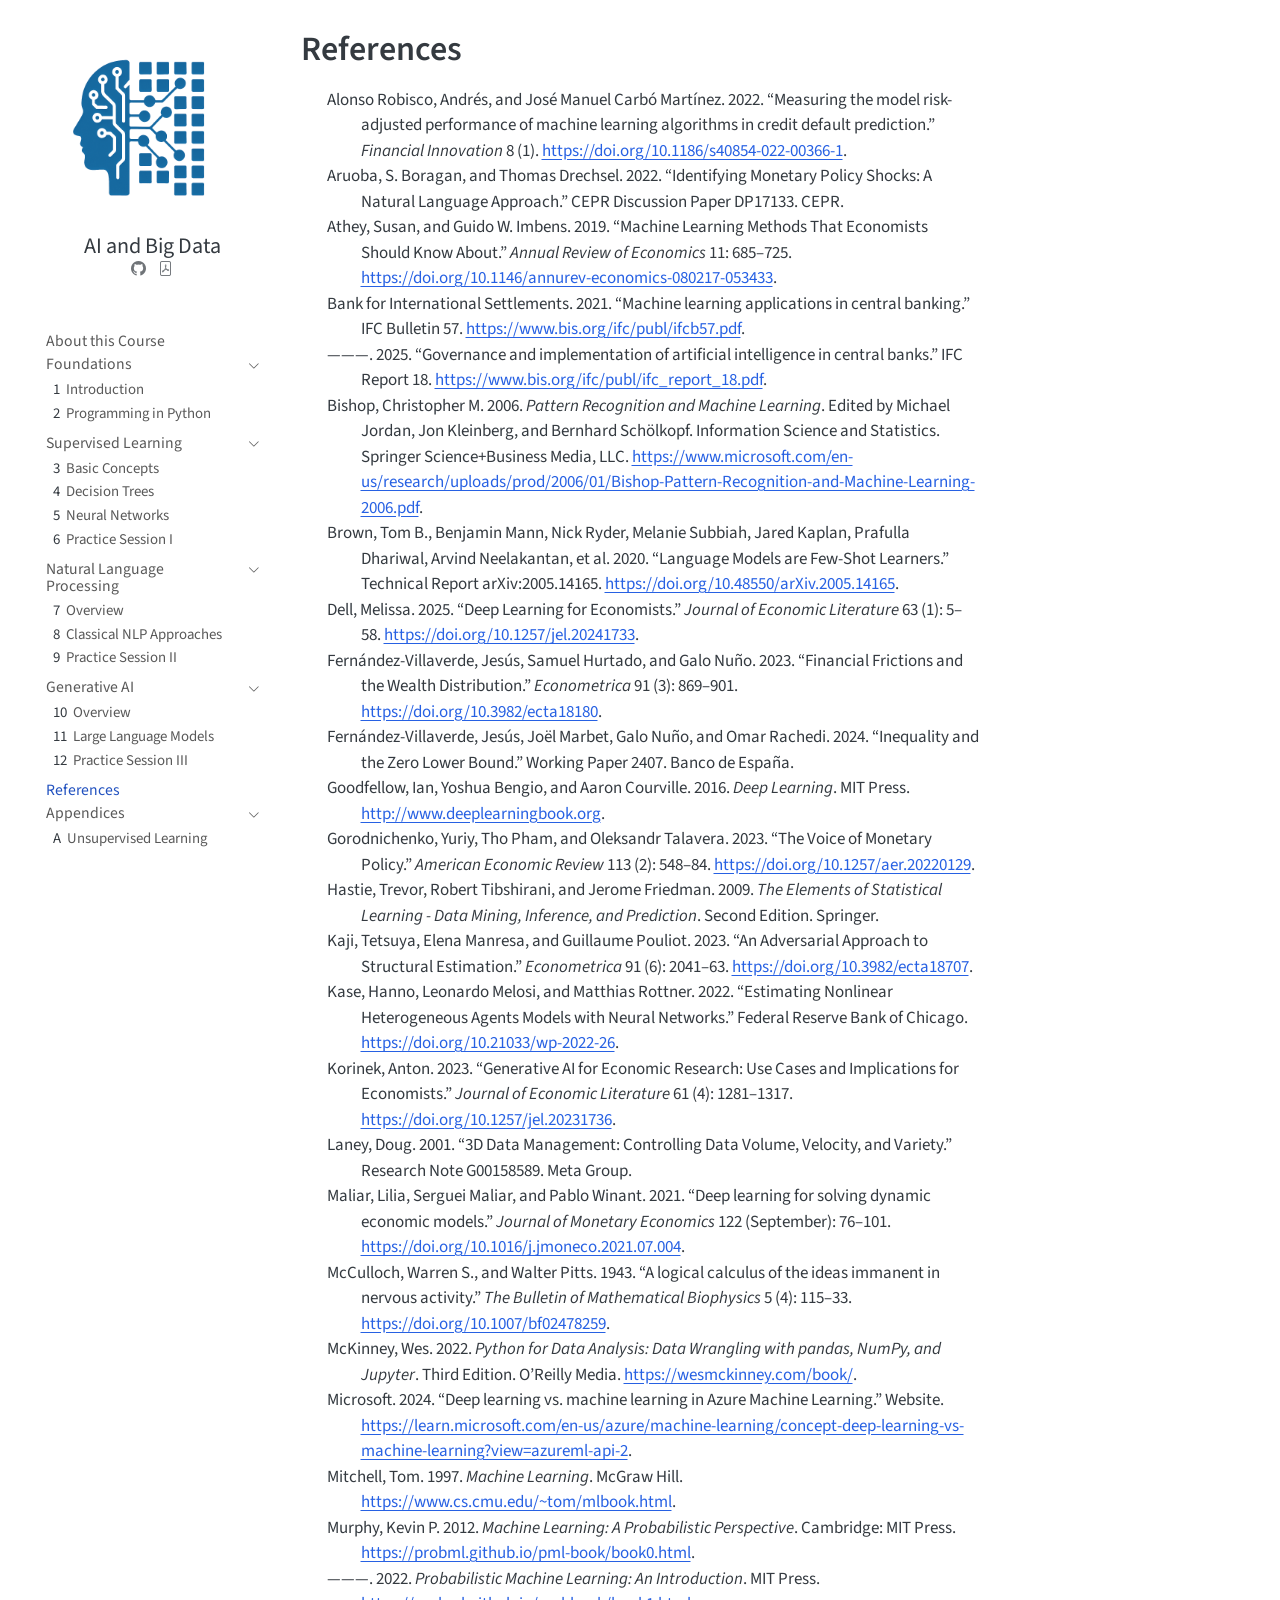
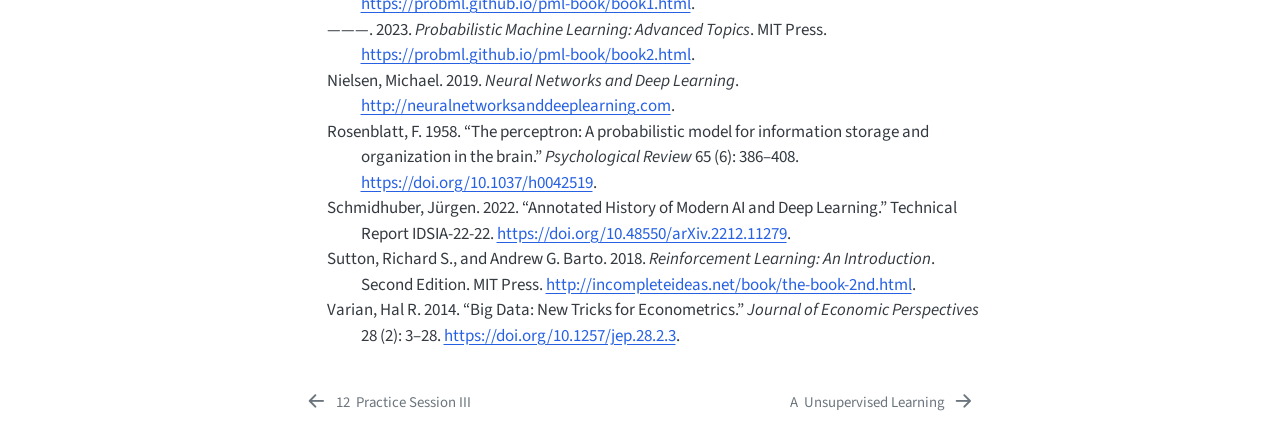
==== commit 3eeacbee: "Update from https://github.com/jmarbet/ai-big-data-course-bde-cemfi/commit/9e4ce005f7e4a254e97492534" ====
--- a/references.html
+++ b/references.html
@@ -49,6 +49,7 @@
 <script src="site_libs/quarto-search/fuse.min.js"></script>
 <script src="site_libs/quarto-search/quarto-search.js"></script>
 <meta name="quarto:offset" content="./">
+<link href="./appendix/unsupervised_learning.html" rel="next">
 <link href="./generative_ai/practice_session_III.html" rel="prev">
 <script src="site_libs/quarto-html/quarto.js" type="module"></script>
 <script src="site_libs/quarto-html/tabsets/tabsets.js" type="module"></script>
@@ -262,6 +263,23 @@
  <span class="menu-text">References</span></a>
   </div>
 </li>
+        <li class="sidebar-item sidebar-item-section">
+      <div class="sidebar-item-container"> 
+            <a class="sidebar-item-text sidebar-link text-start" data-bs-toggle="collapse" data-bs-target="#quarto-sidebar-section-5" role="navigation" aria-expanded="true">
+ <span class="menu-text">Appendices</span></a>
+          <a class="sidebar-item-toggle text-start" data-bs-toggle="collapse" data-bs-target="#quarto-sidebar-section-5" role="navigation" aria-expanded="true" aria-label="Toggle section">
+            <i class="bi bi-chevron-right ms-2"></i>
+          </a> 
+      </div>
+      <ul id="quarto-sidebar-section-5" class="collapse list-unstyled sidebar-section depth1 show">  
+          <li class="sidebar-item">
+  <div class="sidebar-item-container"> 
+  <a href="./appendix/unsupervised_learning.html" class="sidebar-item-text sidebar-link">
+ <span class="menu-text"><span class="chapter-number">A</span>&nbsp; <span class="chapter-title">Unsupervised Learning</span></span></a>
+  </div>
+</li>
+      </ul>
+  </li>
     </ul>
     </div>
 </nav>
@@ -846,6 +864,9 @@
       </a>          
   </div>
   <div class="nav-page nav-page-next">
+      <a href="./appendix/unsupervised_learning.html" class="pagination-link" aria-label="Unsupervised Learning">
+        <span class="nav-page-text"><span class="chapter-number">A</span>&nbsp; <span class="chapter-title">Unsupervised Learning</span></span> <i class="bi bi-arrow-right-short"></i>
+      </a>
   </div>
 </nav>
 </div> <!-- /content -->
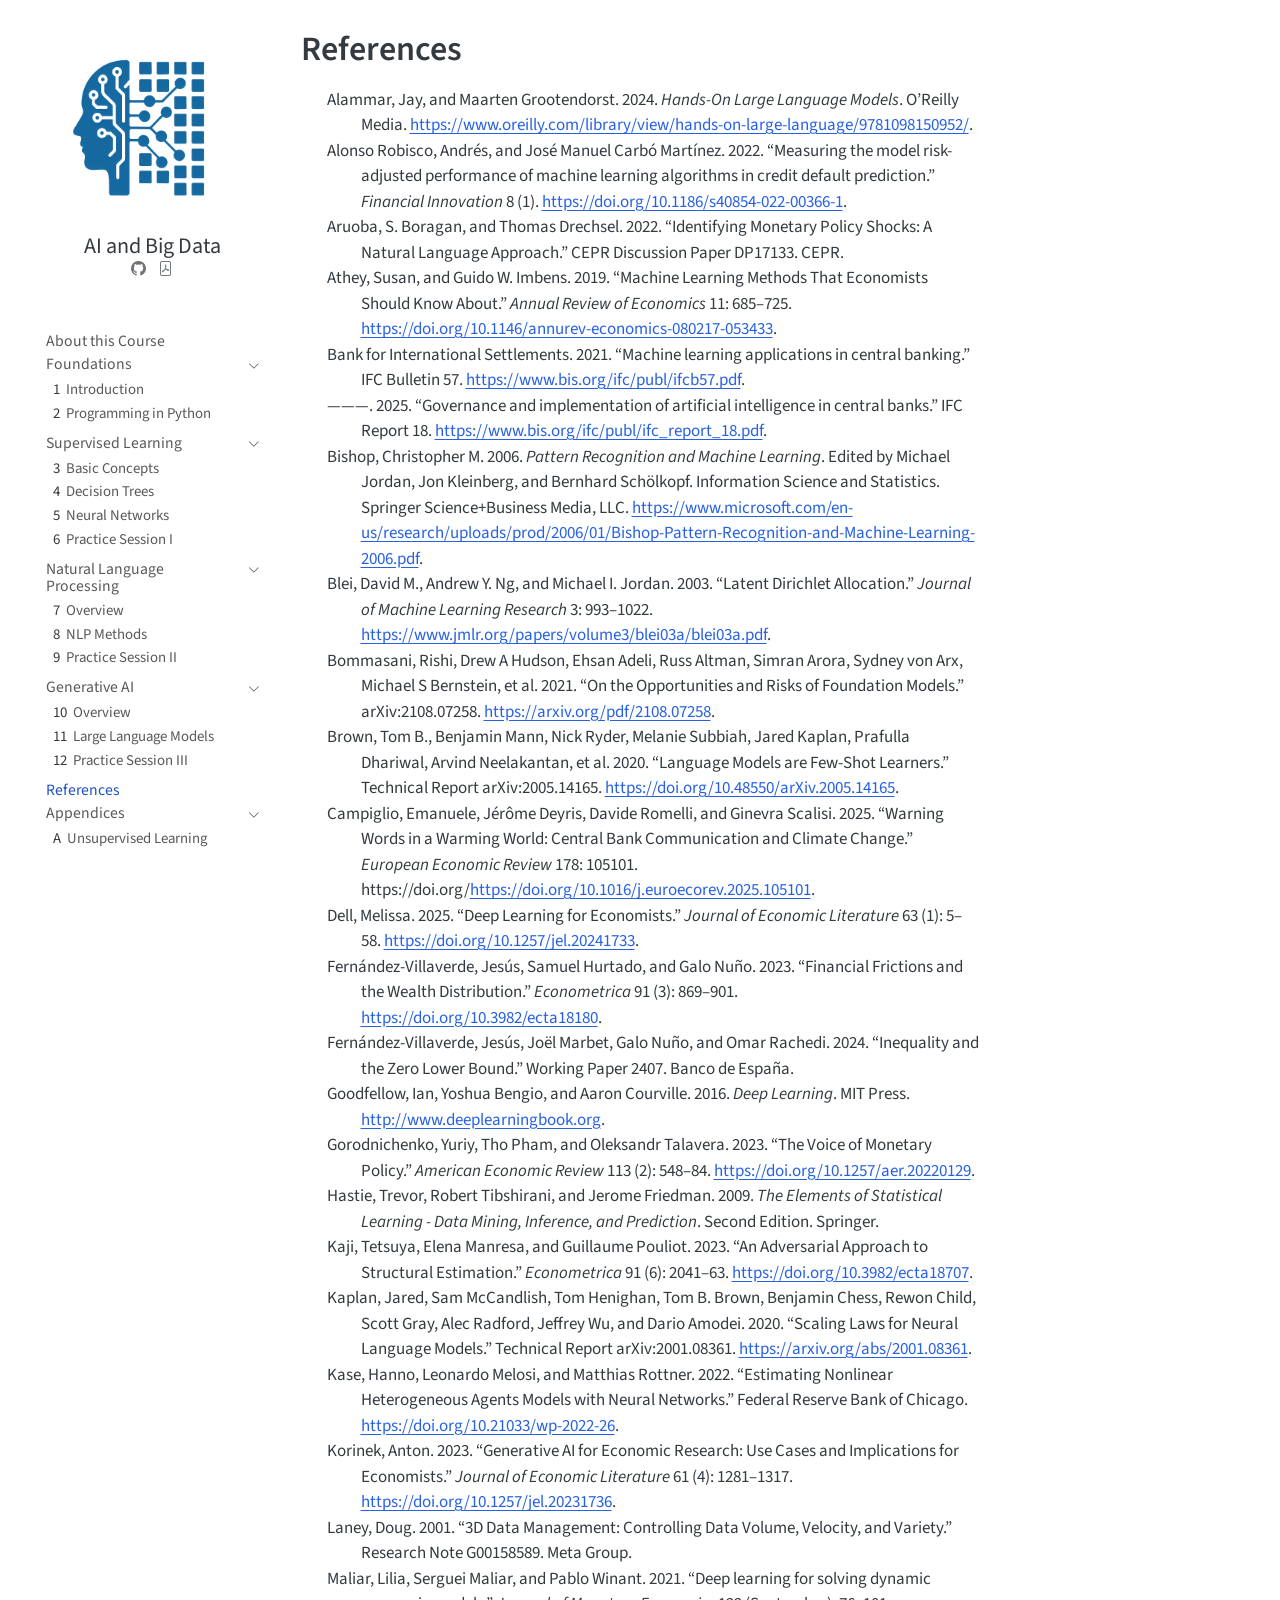
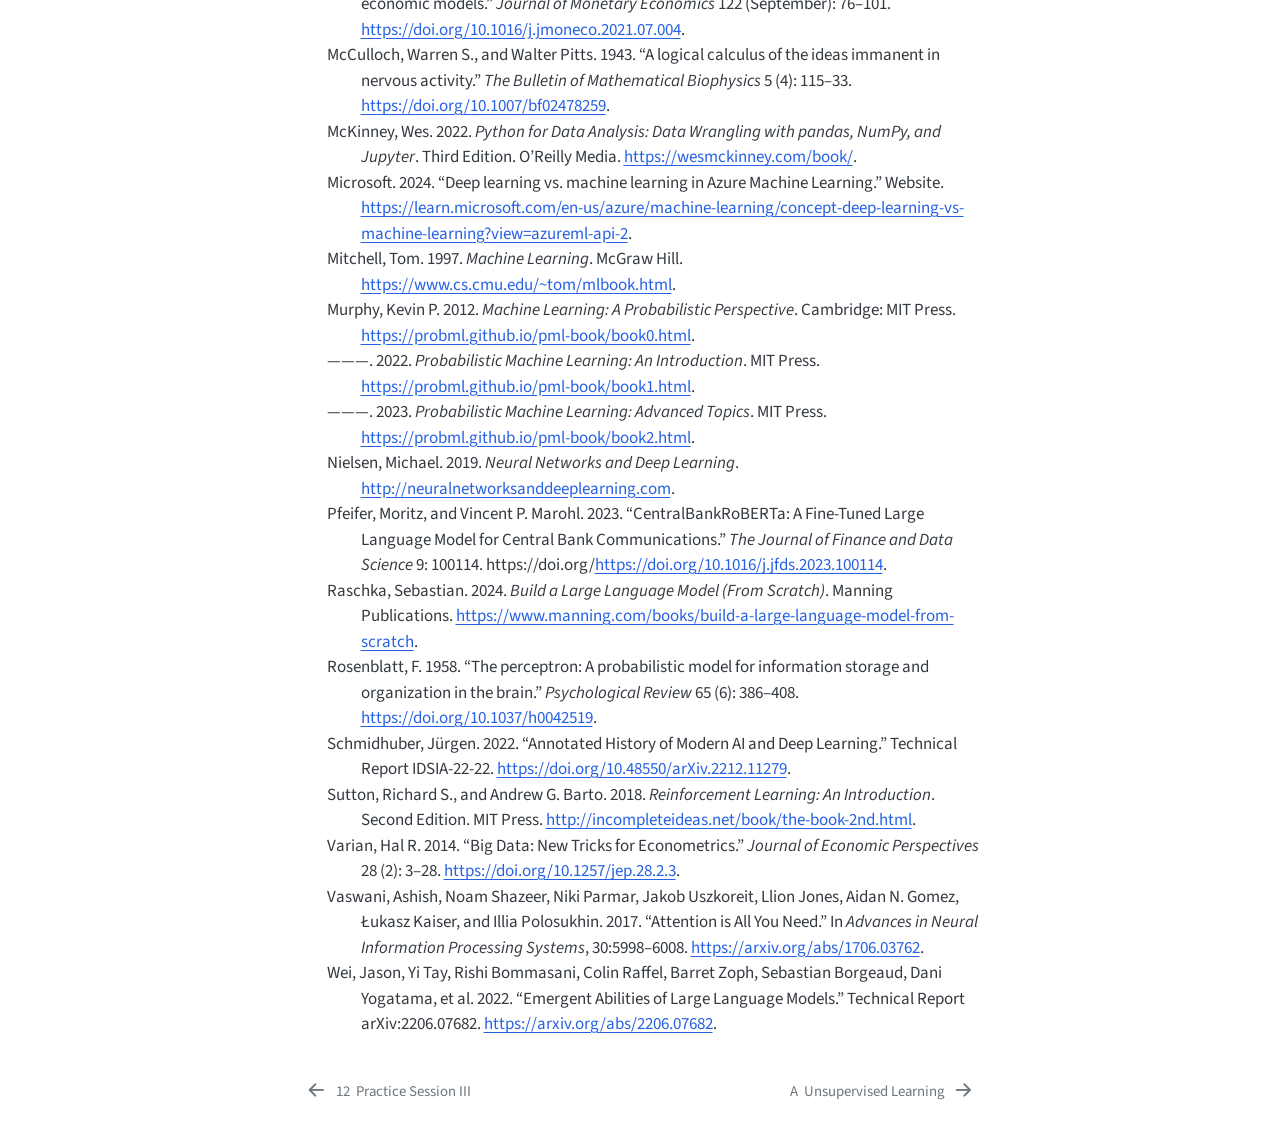
==== commit 68f43a34: "Update from https://github.com/jmarbet/ai-big-data-course-bde-cemfi/commit/6c197ca23a94506297b49865c" ====
--- a/references.html
+++ b/references.html
@@ -61,7 +61,7 @@
 <link href="site_libs/quarto-html/quarto-syntax-highlighting-587c61ba64f3a5504c4d52d930310e48.css" rel="stylesheet" id="quarto-text-highlighting-styles">
 <script src="site_libs/bootstrap/bootstrap.min.js"></script>
 <link href="site_libs/bootstrap/bootstrap-icons.css" rel="stylesheet">
-<link href="site_libs/bootstrap/bootstrap-44c4dd5b65e43a7a30145c4f63b8d911.min.css" rel="stylesheet" append-hash="true" id="quarto-bootstrap" data-mode="light">
+<link href="site_libs/bootstrap/bootstrap-504e8940ed4094e617457e906eda6e48.min.css" rel="stylesheet" append-hash="true" id="quarto-bootstrap" data-mode="light">
 <script id="quarto-search-options" type="application/json">{
   "location": "sidebar",
   "copy-button": false,
@@ -123,7 +123,7 @@
     <div class="sidebar-title mb-0 py-0">
       <a href="./">AI and Big Data</a> 
         <div class="sidebar-tools-main">
-    <a href="https://github.com" title="" class="quarto-navigation-tool px-1" aria-label=""><i class="bi bi-github"></i></a>
+    <a href="https://github.com/jmarbet/ai-big-data-course" title="" class="quarto-navigation-tool px-1" aria-label=""><i class="bi bi-github"></i></a>
     <a href="./Artificial-Intelligence-and-Big-Data.pdf" title="Download PDF" class="quarto-navigation-tool px-1" aria-label="Download PDF"><i class="bi bi-file-pdf"></i></a>
 </div>
     </div>
@@ -217,7 +217,7 @@
           <li class="sidebar-item">
   <div class="sidebar-item-container"> 
   <a href="./nlp/nlp_methods.html" class="sidebar-item-text sidebar-link">
- <span class="menu-text"><span class="chapter-number">8</span>&nbsp; <span class="chapter-title">Classical NLP Approaches</span></span></a>
+ <span class="menu-text"><span class="chapter-number">8</span>&nbsp; <span class="chapter-title">NLP Methods</span></span></a>
   </div>
 </li>
           <li class="sidebar-item">
@@ -311,6 +311,10 @@
 
 
 <div id="refs" class="references csl-bib-body hanging-indent" data-entry-spacing="0" role="list">
+<div id="ref-Alammar2024" class="csl-entry" role="listitem">
+Alammar, Jay, and Maarten Grootendorst. 2024. <em><span>Hands-On Large
+Language Models</span></em>. O’Reilly Media. <a href="https://www.oreilly.com/library/view/hands-on-large-language/9781098150952/">https://www.oreilly.com/library/view/hands-on-large-language/9781098150952/</a>.
+</div>
 <div id="ref-AlonsoRobisco2022" class="csl-entry" role="listitem">
 Alonso Robisco, Andrés, and José Manuel Carbó Martínez. 2022.
 <span>“<span class="nocase">Measuring the model risk-adjusted
@@ -342,11 +346,27 @@
 Jon Kleinberg, and Bernhard Schölkopf. Information Science and
 Statistics. Springer Science+Business Media, LLC. <a href="https://www.microsoft.com/en-us/research/uploads/prod/2006/01/Bishop-Pattern-Recognition-and-Machine-Learning-2006.pdf">https://www.microsoft.com/en-us/research/uploads/prod/2006/01/Bishop-Pattern-Recognition-and-Machine-Learning-2006.pdf</a>.
 </div>
+<div id="ref-Blei2003" class="csl-entry" role="listitem">
+Blei, David M., Andrew Y. Ng, and Michael I. Jordan. 2003.
+<span>“<span>Latent Dirichlet Allocation</span>.”</span> <em>Journal of
+Machine Learning Research</em> 3: 993–1022. <a href="https://www.jmlr.org/papers/volume3/blei03a/blei03a.pdf">https://www.jmlr.org/papers/volume3/blei03a/blei03a.pdf</a>.
+</div>
+<div id="ref-Bommasani2021" class="csl-entry" role="listitem">
+Bommasani, Rishi, Drew A Hudson, Ehsan Adeli, Russ Altman, Simran Arora,
+Sydney von Arx, Michael S Bernstein, et al. 2021. <span>“<span class="nocase">On the Opportunities and Risks of Foundation
+Models</span>.”</span> arXiv:2108.07258. <a href="https://arxiv.org/pdf/2108.07258">https://arxiv.org/pdf/2108.07258</a>.
+</div>
 <div id="ref-Brown2020" class="csl-entry" role="listitem">
 Brown, Tom B., Benjamin Mann, Nick Ryder, Melanie Subbiah, Jared Kaplan,
 Prafulla Dhariwal, Arvind Neelakantan, et al. 2020. <span>“<span class="nocase">Language Models are Few-Shot Learners</span>.”</span>
 Technical Report arXiv:2005.14165. <a href="https://doi.org/10.48550/arXiv.2005.14165">https://doi.org/10.48550/arXiv.2005.14165</a>.
 </div>
+<div id="ref-Campiglio2025" class="csl-entry" role="listitem">
+Campiglio, Emanuele, Jérôme Deyris, Davide Romelli, and Ginevra Scalisi.
+2025. <span>“Warning Words in a Warming World: Central Bank
+Communication and Climate Change.”</span> <em>European Economic
+Review</em> 178: 105101. https://doi.org/<a href="https://doi.org/10.1016/j.euroecorev.2025.105101">https://doi.org/10.1016/j.euroecorev.2025.105101</a>.
+</div>
 <div id="ref-Dell2025" class="csl-entry" role="listitem">
 Dell, Melissa. 2025. <span>“<span class="nocase">Deep Learning for
 Economists</span>.”</span> <em>Journal of Economic Literature</em> 63
@@ -378,6 +398,12 @@
 <div id="ref-Kaji2023" class="csl-entry" role="listitem">
 Kaji, Tetsuya, Elena Manresa, and Guillaume Pouliot. 2023. <span>“<span class="nocase">An Adversarial Approach to Structural
 Estimation</span>.”</span> <em>Econometrica</em> 91 (6): 2041–63. <a href="https://doi.org/10.3982/ecta18707">https://doi.org/10.3982/ecta18707</a>.
+</div>
+<div id="ref-Kaplan2020" class="csl-entry" role="listitem">
+Kaplan, Jared, Sam McCandlish, Tom Henighan, Tom B. Brown, Benjamin
+Chess, Rewon Child, Scott Gray, Alec Radford, Jeffrey Wu, and Dario
+Amodei. 2020. <span>“<span class="nocase">Scaling Laws for Neural
+Language Models</span>.”</span> Technical Report arXiv:2001.08361. <a href="https://arxiv.org/abs/2001.08361">https://arxiv.org/abs/2001.08361</a>.
 </div>
 <div id="ref-Kase2022" class="csl-entry" role="listitem">
 Kase, Hanno, Leonardo Melosi, and Matthias Rottner. 2022. <span>“<span class="nocase">Estimating Nonlinear Heterogeneous Agents Models with
@@ -433,6 +459,16 @@
 Nielsen, Michael. 2019. <em><span class="nocase">Neural Networks and
 Deep Learning</span></em>. <a href="http://neuralnetworksanddeeplearning.com">http://neuralnetworksanddeeplearning.com</a>.
 </div>
+<div id="ref-Pfeifer2023" class="csl-entry" role="listitem">
+Pfeifer, Moritz, and Vincent P. Marohl. 2023. <span>“CentralBankRoBERTa:
+A Fine-Tuned Large Language Model for Central Bank
+Communications.”</span> <em>The Journal of Finance and Data Science</em>
+9: 100114. https://doi.org/<a href="https://doi.org/10.1016/j.jfds.2023.100114">https://doi.org/10.1016/j.jfds.2023.100114</a>.
+</div>
+<div id="ref-Raschka2024" class="csl-entry" role="listitem">
+Raschka, Sebastian. 2024. <em><span class="nocase">Build a Large
+Language Model (From Scratch)</span></em>. Manning Publications. <a href="https://www.manning.com/books/build-a-large-language-model-from-scratch">https://www.manning.com/books/build-a-large-language-model-from-scratch</a>.
+</div>
 <div id="ref-Rosenblatt1958" class="csl-entry" role="listitem">
 Rosenblatt, F. 1958. <span>“<span class="nocase">The perceptron: A
 probabilistic model for information storage and organization in the
@@ -451,6 +487,18 @@
 Varian, Hal R. 2014. <span>“<span class="nocase">Big Data: New Tricks
 for Econometrics</span>.”</span> <em>Journal of Economic
 Perspectives</em> 28 (2): 3–28. <a href="https://doi.org/10.1257/jep.28.2.3">https://doi.org/10.1257/jep.28.2.3</a>.
+</div>
+<div id="ref-Vaswani2017" class="csl-entry" role="listitem">
+Vaswani, Ashish, Noam Shazeer, Niki Parmar, Jakob Uszkoreit, Llion
+Jones, Aidan N. Gomez, Łukasz Kaiser, and Illia Polosukhin. 2017.
+<span>“<span class="nocase">Attention is All You Need</span>.”</span> In
+<em>Advances in Neural Information Processing Systems</em>,
+30:5998–6008. <a href="https://arxiv.org/abs/1706.03762">https://arxiv.org/abs/1706.03762</a>.
+</div>
+<div id="ref-Wei2022" class="csl-entry" role="listitem">
+Wei, Jason, Yi Tay, Rishi Bommasani, Colin Raffel, Barret Zoph,
+Sebastian Borgeaud, Dani Yogatama, et al. 2022. <span>“<span class="nocase">Emergent Abilities of Large Language
+Models</span>.”</span> Technical Report arXiv:2206.07682. <a href="https://arxiv.org/abs/2206.07682">https://arxiv.org/abs/2206.07682</a>.
 </div>
 </div>
 
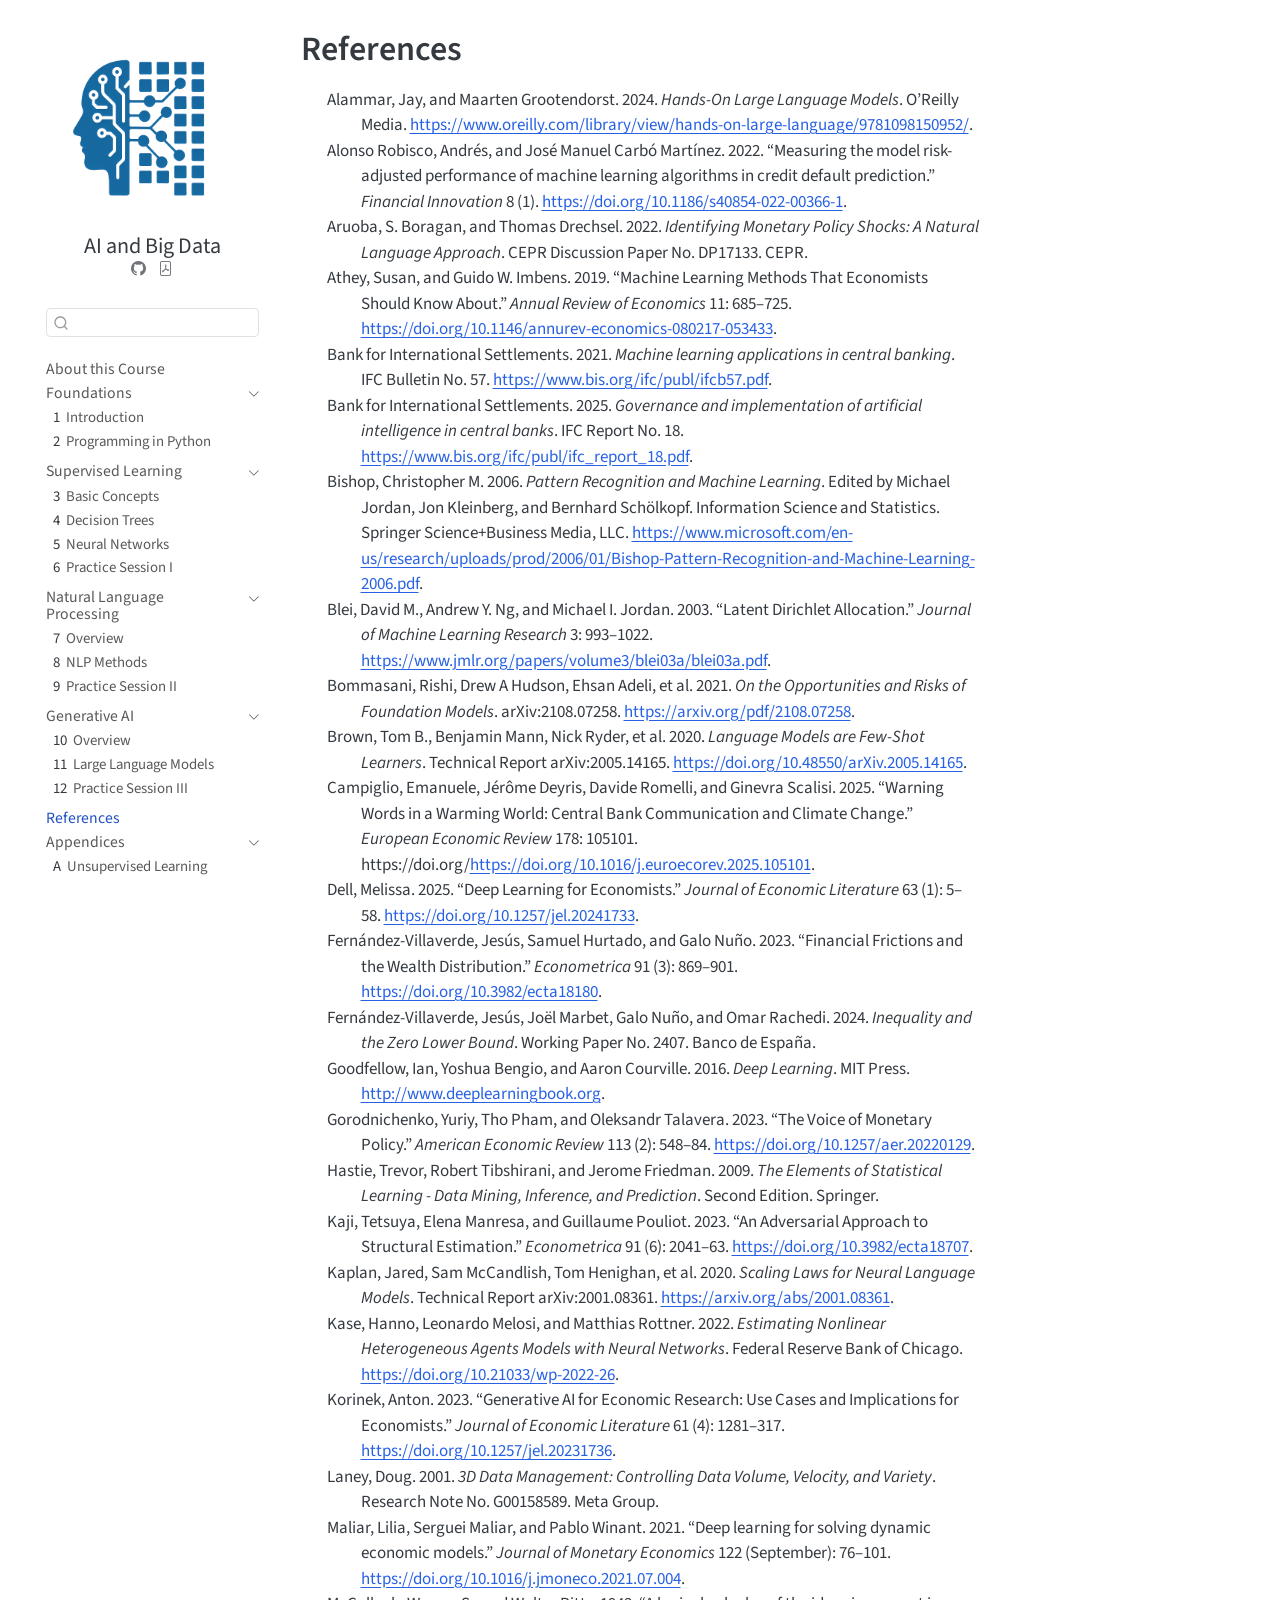
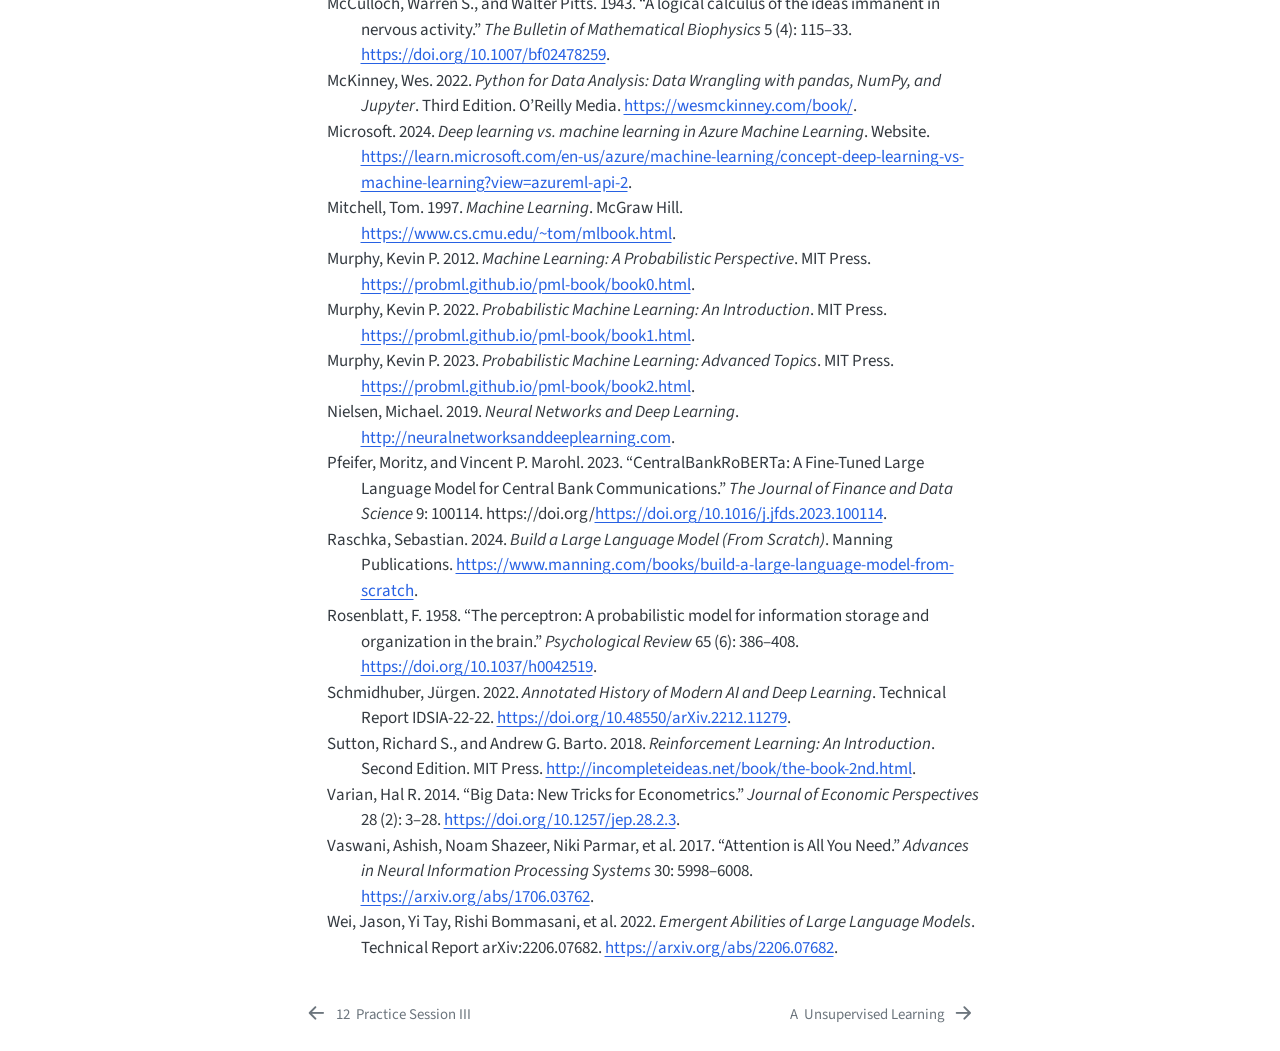
==== commit bf030785: "Update from https://github.com/jmarbet/ai-big-data-course-bde-cemfi/commit/9cfbdd2abe92b6619e613033d" ====
--- a/references.html
+++ b/references.html
@@ -2,13 +2,16 @@
 <html xmlns="http://www.w3.org/1999/xhtml" lang="en" xml:lang="en"><head>
 
 <meta charset="utf-8">
-<meta name="generator" content="quarto-1.8.26">
+<meta name="generator" content="quarto-1.9.30">
 
 <meta name="viewport" content="width=device-width, initial-scale=1.0, user-scalable=yes">
 
 
 <title>References – Artificial Intelligence and Big Data</title>
 <style>
+/* Default styles provided by pandoc.
+** See https://pandoc.org/MANUAL.html#variables-for-html for config info.
+*/
 code{white-space: pre-wrap;}
 span.smallcaps{font-variant: small-caps;}
 div.columns{display: flex; gap: min(4vw, 1.5em);}
@@ -53,15 +56,14 @@
 <link href="./generative_ai/practice_session_III.html" rel="prev">
 <script src="site_libs/quarto-html/quarto.js" type="module"></script>
 <script src="site_libs/quarto-html/tabsets/tabsets.js" type="module"></script>
-<script src="site_libs/quarto-html/axe/axe-check.js" type="module"></script>
 <script src="site_libs/quarto-html/popper.min.js"></script>
 <script src="site_libs/quarto-html/tippy.umd.min.js"></script>
 <script src="site_libs/quarto-html/anchor.min.js"></script>
 <link href="site_libs/quarto-html/tippy.css" rel="stylesheet">
-<link href="site_libs/quarto-html/quarto-syntax-highlighting-587c61ba64f3a5504c4d52d930310e48.css" rel="stylesheet" id="quarto-text-highlighting-styles">
+<link href="site_libs/quarto-html/quarto-syntax-highlighting-b6a8276bf55561bdbc268162d41bd1f7.css" rel="stylesheet" id="quarto-text-highlighting-styles">
 <script src="site_libs/bootstrap/bootstrap.min.js"></script>
 <link href="site_libs/bootstrap/bootstrap-icons.css" rel="stylesheet">
-<link href="site_libs/bootstrap/bootstrap-504e8940ed4094e617457e906eda6e48.min.css" rel="stylesheet" append-hash="true" id="quarto-bootstrap" data-mode="light">
+<link href="site_libs/bootstrap/bootstrap-fc36a7dc8636c74dd87d83e9462854b0.min.css" rel="stylesheet" append-hash="true" id="quarto-bootstrap" data-mode="light">
 <script id="quarto-search-options" type="application/json">{
   "location": "sidebar",
   "copy-button": false,
@@ -310,7 +312,7 @@
 </header>
 
 
-<div id="refs" class="references csl-bib-body hanging-indent" data-entry-spacing="0" role="list">
+<div id="refs" class="references csl-bib-body hanging-indent" role="list">
 <div id="ref-Alammar2024" class="csl-entry" role="listitem">
 Alammar, Jay, and Maarten Grootendorst. 2024. <em><span>Hands-On Large
 Language Models</span></em>. O’Reilly Media. <a href="https://www.oreilly.com/library/view/hands-on-large-language/9781098150952/">https://www.oreilly.com/library/view/hands-on-large-language/9781098150952/</a>.
@@ -322,9 +324,9 @@
 prediction</span>.”</span> <em>Financial Innovation</em> 8 (1). <a href="https://doi.org/10.1186/s40854-022-00366-1">https://doi.org/10.1186/s40854-022-00366-1</a>.
 </div>
 <div id="ref-Aruoba2022" class="csl-entry" role="listitem">
-Aruoba, S. Boragan, and Thomas Drechsel. 2022. <span>“<span>Identifying
-Monetary Policy Shocks: A Natural Language Approach</span>.”</span> CEPR
-Discussion Paper DP17133. CEPR.
+Aruoba, S. Boragan, and Thomas Drechsel. 2022. <em><span>Identifying
+Monetary Policy Shocks: A Natural Language Approach</span></em>. CEPR
+Discussion Paper No. DP17133. CEPR.
 </div>
 <div id="ref-Athey2019" class="csl-entry" role="listitem">
 Athey, Susan, and Guido W. Imbens. 2019. <span>“<span>Machine Learning
@@ -332,13 +334,12 @@
 Review of Economics</em> 11: 685–725. <a href="https://doi.org/10.1146/annurev-economics-080217-053433">https://doi.org/10.1146/annurev-economics-080217-053433</a>.
 </div>
 <div id="ref-BIS2021e" class="csl-entry" role="listitem">
-Bank for International Settlements. 2021. <span>“<span class="nocase">Machine learning applications in central
-banking</span>.”</span> IFC Bulletin 57. <a href="https://www.bis.org/ifc/publ/ifcb57.pdf">https://www.bis.org/ifc/publ/ifcb57.pdf</a>.
+Bank for International Settlements. 2021. <em><span class="nocase">Machine learning applications in central
+banking</span></em>. IFC Bulletin No. 57. <a href="https://www.bis.org/ifc/publ/ifcb57.pdf">https://www.bis.org/ifc/publ/ifcb57.pdf</a>.
 </div>
 <div id="ref-BIS2025" class="csl-entry" role="listitem">
-———. 2025. <span>“<span class="nocase">Governance and implementation of
-artificial intelligence in central banks</span>.”</span> IFC Report 18.
-<a href="https://www.bis.org/ifc/publ/ifc_report_18.pdf">https://www.bis.org/ifc/publ/ifc_report_18.pdf</a>.
+Bank for International Settlements. 2025. <em><span class="nocase">Governance and implementation of artificial intelligence
+in central banks</span></em>. IFC Report No. 18. <a href="https://www.bis.org/ifc/publ/ifc_report_18.pdf">https://www.bis.org/ifc/publ/ifc_report_18.pdf</a>.
 </div>
 <div id="ref-Bishop2006" class="csl-entry" role="listitem">
 Bishop, Christopher M. 2006. <em><span class="nocase">Pattern
@@ -352,13 +353,11 @@
 Machine Learning Research</em> 3: 993–1022. <a href="https://www.jmlr.org/papers/volume3/blei03a/blei03a.pdf">https://www.jmlr.org/papers/volume3/blei03a/blei03a.pdf</a>.
 </div>
 <div id="ref-Bommasani2021" class="csl-entry" role="listitem">
-Bommasani, Rishi, Drew A Hudson, Ehsan Adeli, Russ Altman, Simran Arora,
-Sydney von Arx, Michael S Bernstein, et al. 2021. <span>“<span class="nocase">On the Opportunities and Risks of Foundation
-Models</span>.”</span> arXiv:2108.07258. <a href="https://arxiv.org/pdf/2108.07258">https://arxiv.org/pdf/2108.07258</a>.
+Bommasani, Rishi, Drew A Hudson, Ehsan Adeli, et al. 2021. <em><span class="nocase">On the Opportunities and Risks of Foundation
+Models</span></em>. arXiv:2108.07258. <a href="https://arxiv.org/pdf/2108.07258">https://arxiv.org/pdf/2108.07258</a>.
 </div>
 <div id="ref-Brown2020" class="csl-entry" role="listitem">
-Brown, Tom B., Benjamin Mann, Nick Ryder, Melanie Subbiah, Jared Kaplan,
-Prafulla Dhariwal, Arvind Neelakantan, et al. 2020. <span>“<span class="nocase">Language Models are Few-Shot Learners</span>.”</span>
+Brown, Tom B., Benjamin Mann, Nick Ryder, et al. 2020. <em><span class="nocase">Language Models are Few-Shot Learners</span></em>.
 Technical Report arXiv:2005.14165. <a href="https://doi.org/10.48550/arXiv.2005.14165">https://doi.org/10.48550/arXiv.2005.14165</a>.
 </div>
 <div id="ref-Campiglio2025" class="csl-entry" role="listitem">
@@ -379,8 +378,8 @@
 </div>
 <div id="ref-FernandezVillaverde2024" class="csl-entry" role="listitem">
 Fernández-Villaverde, Jesús, Joël Marbet, Galo Nuño, and Omar Rachedi.
-2024. <span>“<span class="nocase">Inequality and the Zero Lower
-Bound</span>.”</span> Working Paper 2407. Banco de España.
+2024. <em><span class="nocase">Inequality and the Zero Lower
+Bound</span></em>. Working Paper No. 2407. Banco de España.
 </div>
 <div id="ref-Goodfellow2016" class="csl-entry" role="listitem">
 Goodfellow, Ian, Yoshua Bengio, and Aaron Courville. 2016.
@@ -400,25 +399,23 @@
 Estimation</span>.”</span> <em>Econometrica</em> 91 (6): 2041–63. <a href="https://doi.org/10.3982/ecta18707">https://doi.org/10.3982/ecta18707</a>.
 </div>
 <div id="ref-Kaplan2020" class="csl-entry" role="listitem">
-Kaplan, Jared, Sam McCandlish, Tom Henighan, Tom B. Brown, Benjamin
-Chess, Rewon Child, Scott Gray, Alec Radford, Jeffrey Wu, and Dario
-Amodei. 2020. <span>“<span class="nocase">Scaling Laws for Neural
-Language Models</span>.”</span> Technical Report arXiv:2001.08361. <a href="https://arxiv.org/abs/2001.08361">https://arxiv.org/abs/2001.08361</a>.
+Kaplan, Jared, Sam McCandlish, Tom Henighan, et al. 2020. <em><span class="nocase">Scaling Laws for Neural Language Models</span></em>.
+Technical Report arXiv:2001.08361. <a href="https://arxiv.org/abs/2001.08361">https://arxiv.org/abs/2001.08361</a>.
 </div>
 <div id="ref-Kase2022" class="csl-entry" role="listitem">
-Kase, Hanno, Leonardo Melosi, and Matthias Rottner. 2022. <span>“<span class="nocase">Estimating Nonlinear Heterogeneous Agents Models with
-Neural Networks</span>.”</span> Federal Reserve Bank of Chicago. <a href="https://doi.org/10.21033/wp-2022-26">https://doi.org/10.21033/wp-2022-26</a>.
+Kase, Hanno, Leonardo Melosi, and Matthias Rottner. 2022. <em><span class="nocase">Estimating Nonlinear Heterogeneous Agents Models with
+Neural Networks</span></em>. Federal Reserve Bank of Chicago. <a href="https://doi.org/10.21033/wp-2022-26">https://doi.org/10.21033/wp-2022-26</a>.
 </div>
 <div id="ref-Korinek2023" class="csl-entry" role="listitem">
 Korinek, Anton. 2023. <span>“<span class="nocase">Generative AI for
 Economic Research: Use Cases and Implications for
 Economists</span>.”</span> <em>Journal of Economic Literature</em> 61
-(4): 1281–1317. <a href="https://doi.org/10.1257/jel.20231736">https://doi.org/10.1257/jel.20231736</a>.
+(4): 1281–317. <a href="https://doi.org/10.1257/jel.20231736">https://doi.org/10.1257/jel.20231736</a>.
 </div>
 <div id="ref-Laney2001" class="csl-entry" role="listitem">
-Laney, Doug. 2001. <span>“<span class="nocase">3D Data Management:
-Controlling Data Volume, Velocity, and Variety</span>.”</span> Research
-Note G00158589. Meta Group.
+Laney, Doug. 2001. <em><span class="nocase">3D Data Management:
+Controlling Data Volume, Velocity, and Variety</span></em>. Research
+Note No. G00158589. Meta Group.
 </div>
 <div id="ref-Maliar2021" class="csl-entry" role="listitem">
 Maliar, Lilia, Serguei Maliar, and Pablo Winant. 2021. <span>“<span class="nocase">Deep learning for solving dynamic economic
@@ -436,8 +433,8 @@
 Edition. O’Reilly Media. <a href="https://wesmckinney.com/book/">https://wesmckinney.com/book/</a>.
 </div>
 <div id="ref-Microsoft2024" class="csl-entry" role="listitem">
-Microsoft. 2024. <span>“<span class="nocase">Deep learning vs. machine
-learning in Azure Machine Learning</span>.”</span> Website. <a href="https://learn.microsoft.com/en-us/azure/machine-learning/concept-deep-learning-vs-machine-learning?view=azureml-api-2">https://learn.microsoft.com/en-us/azure/machine-learning/concept-deep-learning-vs-machine-learning?view=azureml-api-2</a>.
+Microsoft. 2024. <em><span class="nocase">Deep learning vs. machine
+learning in Azure Machine Learning</span></em>. Website. <a href="https://learn.microsoft.com/en-us/azure/machine-learning/concept-deep-learning-vs-machine-learning?view=azureml-api-2">https://learn.microsoft.com/en-us/azure/machine-learning/concept-deep-learning-vs-machine-learning?view=azureml-api-2</a>.
 </div>
 <div id="ref-Mitchell1997" class="csl-entry" role="listitem">
 Mitchell, Tom. 1997. <em><span>Machine Learning</span></em>. McGraw
@@ -445,15 +442,15 @@
 </div>
 <div id="ref-Murphy2012" class="csl-entry" role="listitem">
 Murphy, Kevin P. 2012. <em><span>Machine Learning: A Probabilistic
-Perspective</span></em>. Cambridge: MIT Press. <a href="https://probml.github.io/pml-book/book0.html">https://probml.github.io/pml-book/book0.html</a>.
+Perspective</span></em>. MIT Press. <a href="https://probml.github.io/pml-book/book0.html">https://probml.github.io/pml-book/book0.html</a>.
 </div>
 <div id="ref-Murphy2022" class="csl-entry" role="listitem">
-———. 2022. <em><span>Probabilistic Machine Learning: An
+Murphy, Kevin P. 2022. <em><span>Probabilistic Machine Learning: An
 Introduction</span></em>. MIT Press. <a href="https://probml.github.io/pml-book/book1.html">https://probml.github.io/pml-book/book1.html</a>.
 </div>
 <div id="ref-Murphy2023" class="csl-entry" role="listitem">
-———. 2023. <em><span>Probabilistic Machine Learning: Advanced
-Topics</span></em>. MIT Press. <a href="https://probml.github.io/pml-book/book2.html">https://probml.github.io/pml-book/book2.html</a>.
+Murphy, Kevin P. 2023. <em><span>Probabilistic Machine Learning:
+Advanced Topics</span></em>. MIT Press. <a href="https://probml.github.io/pml-book/book2.html">https://probml.github.io/pml-book/book2.html</a>.
 </div>
 <div id="ref-Nielsen2019" class="csl-entry" role="listitem">
 Nielsen, Michael. 2019. <em><span class="nocase">Neural Networks and
@@ -475,9 +472,9 @@
 brain.</span>”</span> <em>Psychological Review</em> 65 (6): 386–408. <a href="https://doi.org/10.1037/h0042519">https://doi.org/10.1037/h0042519</a>.
 </div>
 <div id="ref-Schmidhuber2022" class="csl-entry" role="listitem">
-Schmidhuber, Jürgen. 2022. <span>“<span class="nocase">Annotated History
-of Modern AI and Deep Learning</span>.”</span> Technical Report
-IDSIA-22-22. <a href="https://doi.org/10.48550/arXiv.2212.11279">https://doi.org/10.48550/arXiv.2212.11279</a>.
+Schmidhuber, Jürgen. 2022. <em><span class="nocase">Annotated History of
+Modern AI and Deep Learning</span></em>. Technical Report IDSIA-22-22.
+<a href="https://doi.org/10.48550/arXiv.2212.11279">https://doi.org/10.48550/arXiv.2212.11279</a>.
 </div>
 <div id="ref-Sutton2018" class="csl-entry" role="listitem">
 Sutton, Richard S., and Andrew G. Barto. 2018. <em><span>Reinforcement
@@ -489,16 +486,12 @@
 Perspectives</em> 28 (2): 3–28. <a href="https://doi.org/10.1257/jep.28.2.3">https://doi.org/10.1257/jep.28.2.3</a>.
 </div>
 <div id="ref-Vaswani2017" class="csl-entry" role="listitem">
-Vaswani, Ashish, Noam Shazeer, Niki Parmar, Jakob Uszkoreit, Llion
-Jones, Aidan N. Gomez, Łukasz Kaiser, and Illia Polosukhin. 2017.
-<span>“<span class="nocase">Attention is All You Need</span>.”</span> In
-<em>Advances in Neural Information Processing Systems</em>,
-30:5998–6008. <a href="https://arxiv.org/abs/1706.03762">https://arxiv.org/abs/1706.03762</a>.
+Vaswani, Ashish, Noam Shazeer, Niki Parmar, et al. 2017. <span>“<span class="nocase">Attention is All You Need</span>.”</span> <em>Advances in
+Neural Information Processing Systems</em> 30: 5998–6008. <a href="https://arxiv.org/abs/1706.03762">https://arxiv.org/abs/1706.03762</a>.
 </div>
 <div id="ref-Wei2022" class="csl-entry" role="listitem">
-Wei, Jason, Yi Tay, Rishi Bommasani, Colin Raffel, Barret Zoph,
-Sebastian Borgeaud, Dani Yogatama, et al. 2022. <span>“<span class="nocase">Emergent Abilities of Large Language
-Models</span>.”</span> Technical Report arXiv:2206.07682. <a href="https://arxiv.org/abs/2206.07682">https://arxiv.org/abs/2206.07682</a>.
+Wei, Jason, Yi Tay, Rishi Bommasani, et al. 2022. <em><span class="nocase">Emergent Abilities of Large Language Models</span></em>.
+Technical Report arXiv:2206.07682. <a href="https://arxiv.org/abs/2206.07682">https://arxiv.org/abs/2206.07682</a>.
 </div>
 </div>
 
--- a/site_libs/quarto-html/quarto-syntax-highlighting-b6a8276bf55561bdbc268162d41bd1f7.css
+++ b/site_libs/quarto-html/quarto-syntax-highlighting-b6a8276bf55561bdbc268162d41bd1f7.css
@@ -0,0 +1,236 @@
+/* quarto syntax highlight colors */
+:root {
+  --quarto-hl-ot-color: #003B4F;
+  --quarto-hl-at-color: #657422;
+  --quarto-hl-ss-color: #20794D;
+  --quarto-hl-an-color: #5E5E5E;
+  --quarto-hl-fu-color: #4758AB;
+  --quarto-hl-st-color: #20794D;
+  --quarto-hl-cf-color: #003B4F;
+  --quarto-hl-op-color: #5E5E5E;
+  --quarto-hl-er-color: #AD0000;
+  --quarto-hl-bn-color: #AD0000;
+  --quarto-hl-al-color: #AD0000;
+  --quarto-hl-va-color: #111111;
+  --quarto-hl-bu-color: inherit;
+  --quarto-hl-ex-color: inherit;
+  --quarto-hl-pp-color: #AD0000;
+  --quarto-hl-in-color: #5E5E5E;
+  --quarto-hl-vs-color: #20794D;
+  --quarto-hl-wa-color: #5E5E5E;
+  --quarto-hl-do-color: #5E5E5E;
+  --quarto-hl-im-color: #00769E;
+  --quarto-hl-ch-color: #20794D;
+  --quarto-hl-dt-color: #AD0000;
+  --quarto-hl-fl-color: #AD0000;
+  --quarto-hl-co-color: #5E5E5E;
+  --quarto-hl-cv-color: #5E5E5E;
+  --quarto-hl-cn-color: #8f5902;
+  --quarto-hl-sc-color: #5E5E5E;
+  --quarto-hl-dv-color: #AD0000;
+  --quarto-hl-kw-color: #003B4F;
+}
+
+/* other quarto variables */
+:root {
+  --quarto-font-monospace: SFMono-Regular, Menlo, Monaco, Consolas, "Liberation Mono", "Courier New", monospace;
+}
+
+/* syntax highlight based on Pandoc's rules */
+pre > code.sourceCode > span {
+  color: #003B4F;
+}
+
+code.sourceCode > span {
+  color: #003B4F;
+}
+
+div.sourceCode,
+div.sourceCode pre.sourceCode {
+  color: #003B4F;
+}
+
+/* Normal */
+code span {
+  color: #003B4F;
+}
+
+/* Alert */
+code span.al {
+  color: #AD0000;
+  font-style: inherit;
+}
+
+/* Annotation */
+code span.an {
+  color: #5E5E5E;
+  font-style: inherit;
+}
+
+/* Attribute */
+code span.at {
+  color: #657422;
+  font-style: inherit;
+}
+
+/* BaseN */
+code span.bn {
+  color: #AD0000;
+  font-style: inherit;
+}
+
+/* BuiltIn */
+code span.bu {
+  font-style: inherit;
+}
+
+/* ControlFlow */
+code span.cf {
+  color: #003B4F;
+  font-weight: bold;
+  font-style: inherit;
+}
+
+/* Char */
+code span.ch {
+  color: #20794D;
+  font-style: inherit;
+}
+
+/* Constant */
+code span.cn {
+  color: #8f5902;
+  font-style: inherit;
+}
+
+/* Comment */
+code span.co {
+  color: #5E5E5E;
+  font-style: inherit;
+}
+
+/* CommentVar */
+code span.cv {
+  color: #5E5E5E;
+  font-style: italic;
+}
+
+/* Documentation */
+code span.do {
+  color: #5E5E5E;
+  font-style: italic;
+}
+
+/* DataType */
+code span.dt {
+  color: #AD0000;
+  font-style: inherit;
+}
+
+/* DecVal */
+code span.dv {
+  color: #AD0000;
+  font-style: inherit;
+}
+
+/* Error */
+code span.er {
+  color: #AD0000;
+  font-style: inherit;
+}
+
+/* Extension */
+code span.ex {
+  font-style: inherit;
+}
+
+/* Float */
+code span.fl {
+  color: #AD0000;
+  font-style: inherit;
+}
+
+/* Function */
+code span.fu {
+  color: #4758AB;
+  font-style: inherit;
+}
+
+/* Import */
+code span.im {
+  color: #00769E;
+  font-style: inherit;
+}
+
+/* Information */
+code span.in {
+  color: #5E5E5E;
+  font-style: inherit;
+}
+
+/* Keyword */
+code span.kw {
+  color: #003B4F;
+  font-weight: bold;
+  font-style: inherit;
+}
+
+/* Operator */
+code span.op {
+  color: #5E5E5E;
+  font-style: inherit;
+}
+
+/* Other */
+code span.ot {
+  color: #003B4F;
+  font-style: inherit;
+}
+
+/* Preprocessor */
+code span.pp {
+  color: #AD0000;
+  font-style: inherit;
+}
+
+/* SpecialChar */
+code span.sc {
+  color: #5E5E5E;
+  font-style: inherit;
+}
+
+/* SpecialString */
+code span.ss {
+  color: #20794D;
+  font-style: inherit;
+}
+
+/* String */
+code span.st {
+  color: #20794D;
+  font-style: inherit;
+}
+
+/* Variable */
+code span.va {
+  color: #111111;
+  font-style: inherit;
+}
+
+/* VerbatimString */
+code span.vs {
+  color: #20794D;
+  font-style: inherit;
+}
+
+/* Warning */
+code span.wa {
+  color: #5E5E5E;
+  font-style: italic;
+}
+
+.prevent-inlining {
+  content: "</";
+}
+
+/*# sourceMappingURL=5eae6a9ed249137e627790aed33a8396.css.map */
